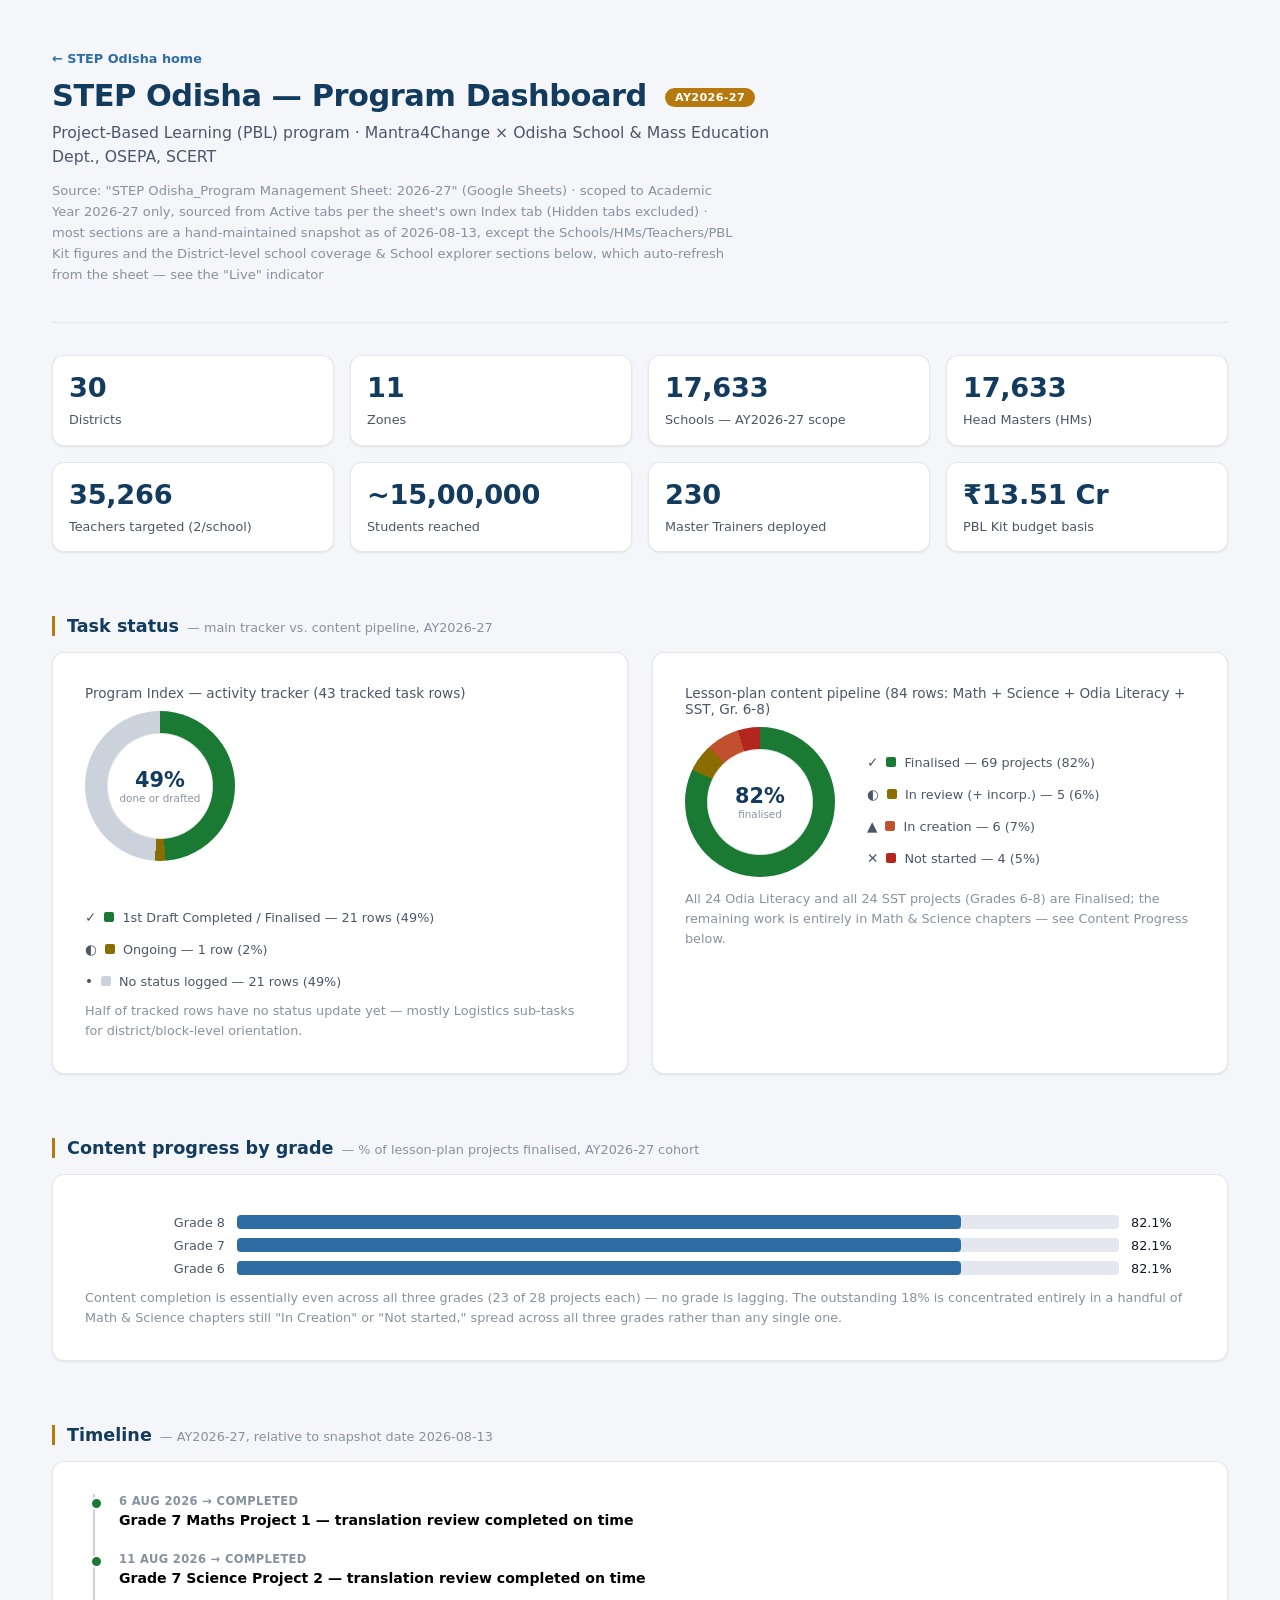
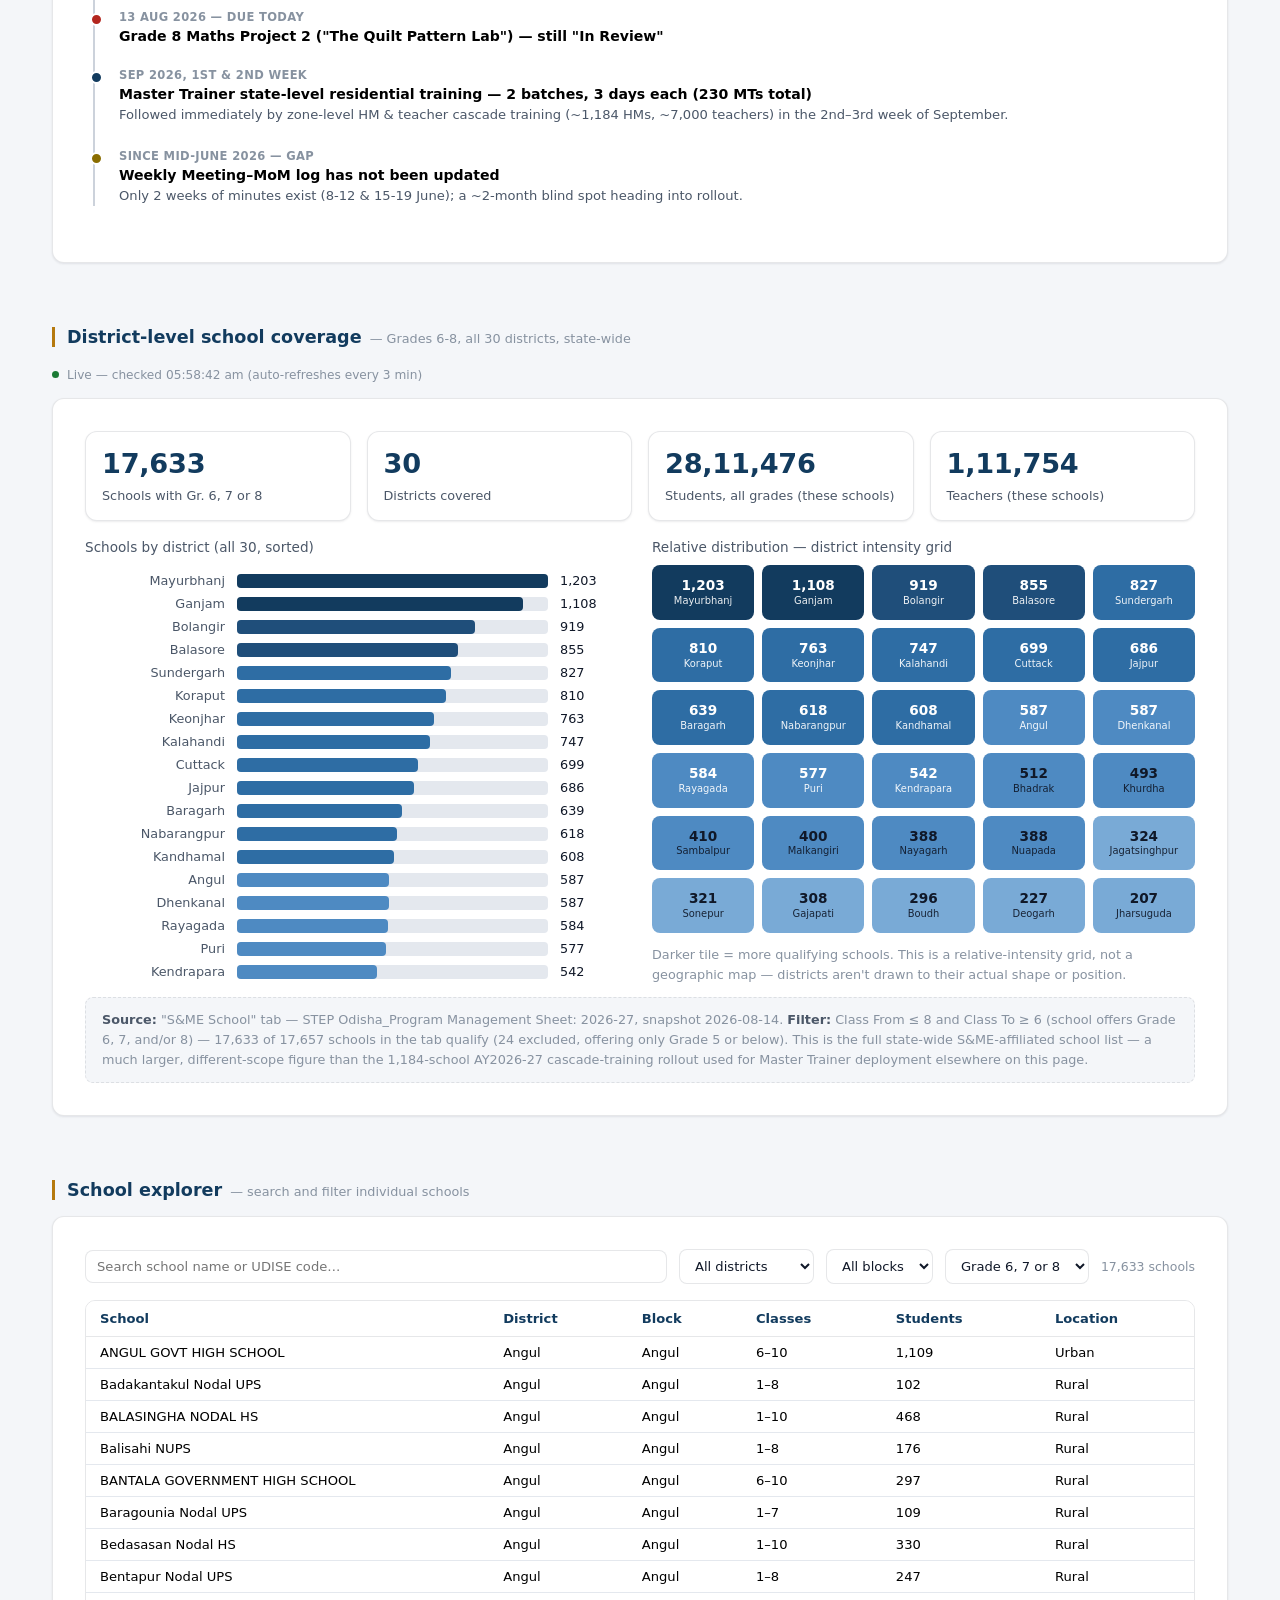
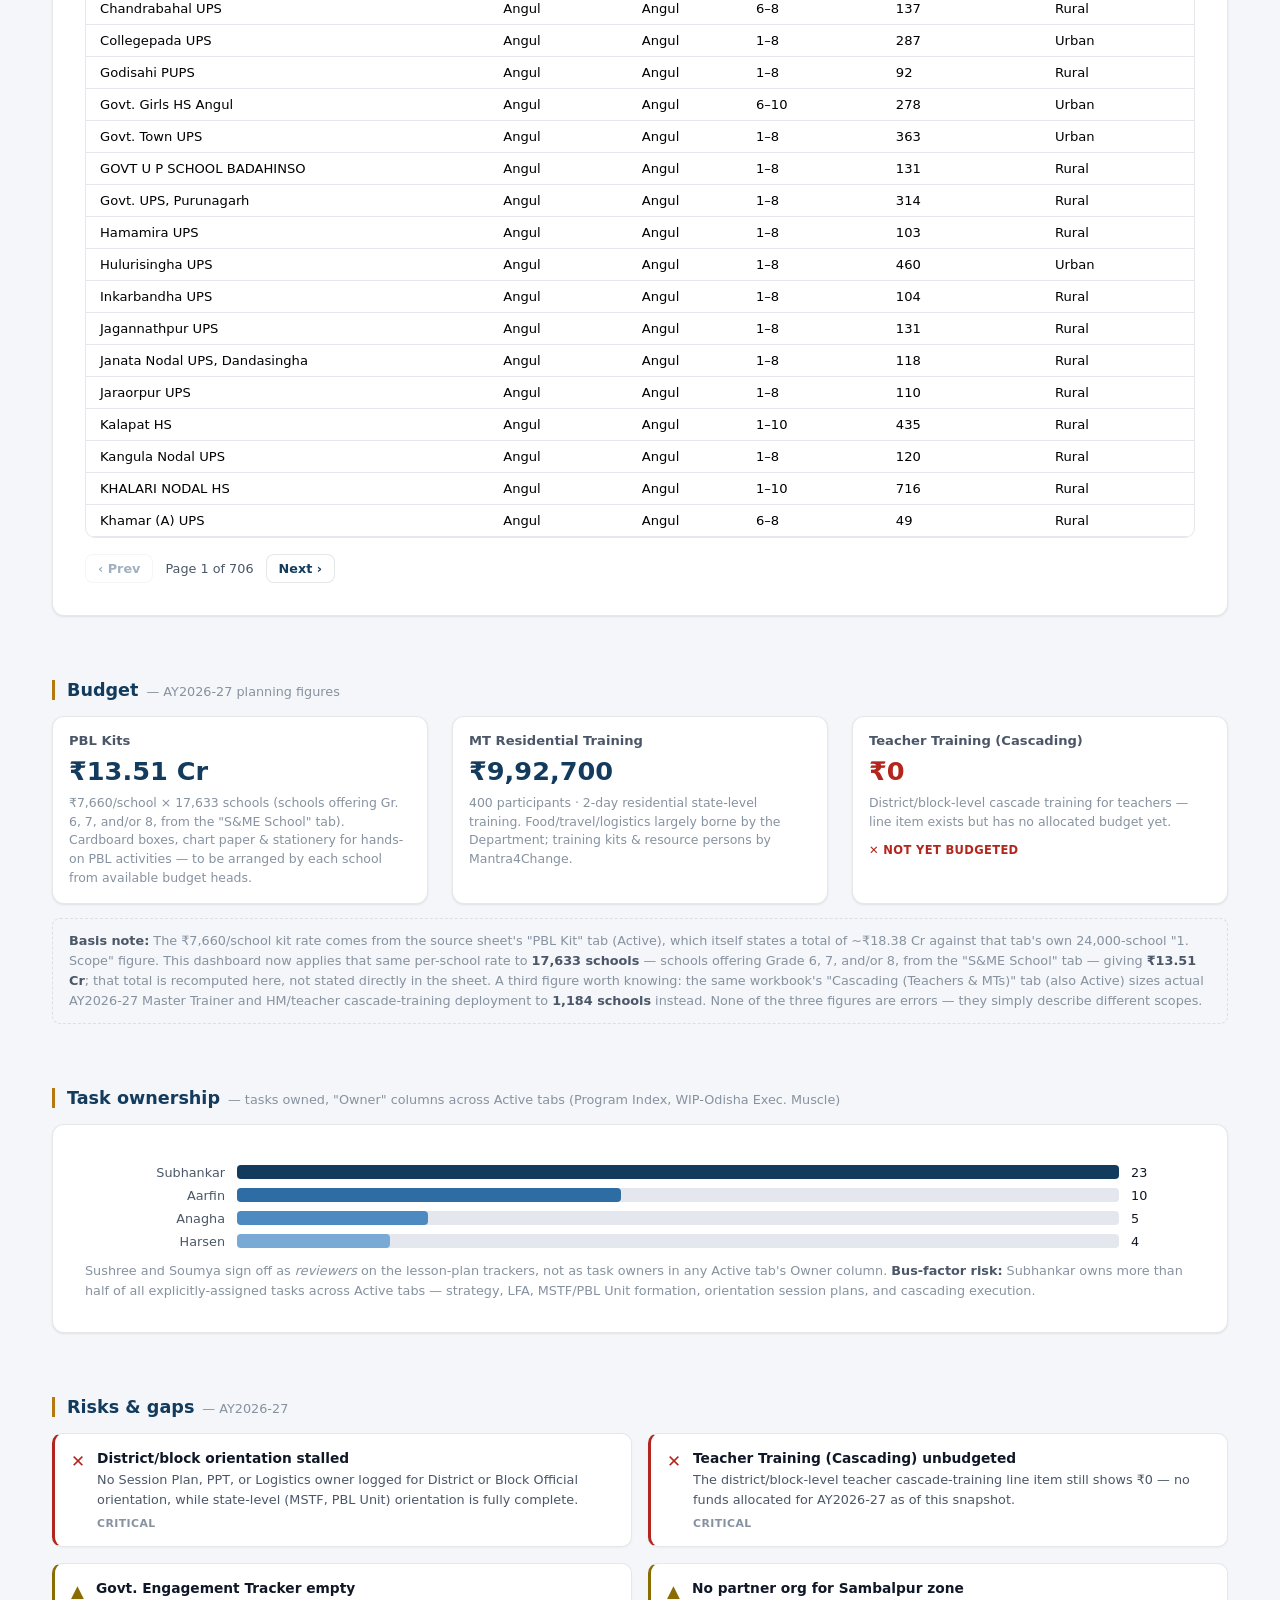
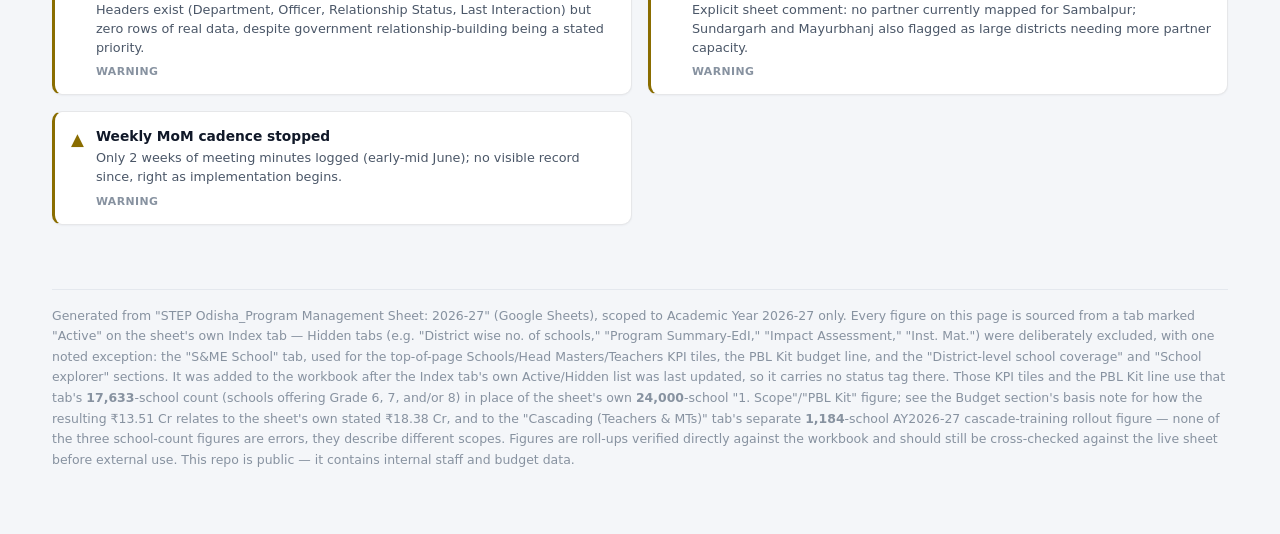
==== dashboard.html @ db96c709 "Add landing page with hero section, program stats, and Mantra4Change branding Restructures the site " ====
<!DOCTYPE html>
<html lang="en">
<head>
<meta charset="UTF-8">
<meta name="viewport" content="width=device-width, initial-scale=1.0">
<title>STEP Odisha — AY2026-27 Program Dashboard</title>
<style>
  .viz-root {
    color-scheme: light;
    --surface-1:      #ffffff;
    --page-plane:      #f4f6f9;
    --text-primary:   #101828;
    --text-secondary: #4b5768;
    --text-muted:     #8792a0;
    --gridline:       #e4e8ee;
    --baseline:       #ccd2db;
    --border:         rgba(16,24,40,0.10);
    --success-text:   #146029;

    /* Brand — Navy (primary) & Amber (accent). Kept to two decorative
       hues; status colors below are a separate, reserved semantic set. */
    --primary:      #123b5e;
    --primary-tint: #2e6da4;
    --primary-soft: #e8eef4;
    --accent:       #b5790e;

    --status-good:     #1a7a34;
    --status-warning:  #8a6d00;
    --status-serious:  #c1502e;
    --status-critical: #b3261e;
    --status-neutral:  #ccd2db;

    /* Sequential ramp — single hue (navy), for magnitude only (district
       intensity grid, bar-chart fills). 6 steps, not 8: closer steps
       read as noise rather than signal at this ramp's length. */
    --seq-200: #9fc2e3;
    --seq-300: #79aad6;
    --seq-400: #4e8ac2;
    --seq-450: #2e6da4;
    --seq-500: #1f4e7a;
    --seq-600: #123b5e;
  }
  @media (prefers-color-scheme: dark) {
    :root:where(:not([data-theme="light"])) .viz-root {
      color-scheme: dark;
      --surface-1:      #161b22;
      --page-plane:      #0d1117;
      --text-primary:   #f0f3f7;
      --text-secondary: #b6c0cc;
      --text-muted:     #7c8798;
      --gridline:       #2a323d;
      --baseline:       #3a4453;
      --border:         rgba(255,255,255,0.12);
      --success-text:   #4ade80;

      --primary:      #6ea6da;
      --primary-tint: #9fc2e3;
      --primary-soft: #1b2836;
      --accent:       #e0ac4c;

      --status-good:     #4ade80;
      --status-warning:  #eab308;
      --status-serious:  #f0876a;
      --status-critical: #f26363;
      --status-neutral:  #3a4453;

      --seq-200: #123b5e;
      --seq-300: #1f4e7a;
      --seq-400: #2e6da4;
      --seq-450: #4e8ac2;
      --seq-500: #79aad6;
      --seq-600: #9fc2e3;
    }
  }
  :root[data-theme="dark"] .viz-root {
    color-scheme: dark;
    --surface-1:      #161b22;
    --page-plane:      #0d1117;
    --text-primary:   #f0f3f7;
    --text-secondary: #b6c0cc;
    --text-muted:     #7c8798;
    --gridline:       #2a323d;
    --baseline:       #3a4453;
    --border:         rgba(255,255,255,0.12);
    --success-text:   #4ade80;

    --primary:      #6ea6da;
    --primary-tint: #9fc2e3;
    --primary-soft: #1b2836;
    --accent:       #e0ac4c;

    --status-good:     #4ade80;
    --status-warning:  #eab308;
    --status-serious:  #f0876a;
    --status-critical: #f26363;
    --status-neutral:  #3a4453;

    --seq-200: #123b5e;
    --seq-300: #1f4e7a;
    --seq-400: #2e6da4;
    --seq-450: #4e8ac2;
    --seq-500: #79aad6;
    --seq-600: #9fc2e3;
  }

  * { box-sizing: border-box; }
  html, body {
    margin: 0;
    padding: 0;
    background: var(--page-plane);
    font-family: -apple-system, "Segoe UI", system-ui, sans-serif;
    color: var(--text-primary);
    -webkit-font-smoothing: antialiased;
  }
  .viz-root { background: var(--page-plane); min-height: 100vh; }

  /* Layout rhythm — one spacing scale, reused everywhere instead of ad hoc px. */
  :root { --sp-1: 4px; --sp-2: 8px; --sp-3: 12px; --sp-4: 16px; --sp-5: 24px; --sp-6: 32px; --sp-7: 48px; --sp-8: 64px; }

  .wrap { max-width: 1240px; margin: 0 auto; padding: var(--sp-6) var(--sp-4) var(--sp-8); }
  @media (min-width: 768px)  { .wrap { padding: var(--sp-7) var(--sp-5) var(--sp-8); } }
  @media (min-width: 1280px) { .wrap { padding: var(--sp-7) var(--sp-6) var(--sp-8); } }

  header.top { margin-bottom: var(--sp-6); padding-bottom: var(--sp-5); border-bottom: 1px solid var(--gridline); }
  .home-link {
    display: inline-block; font-size: 0.8rem; font-weight: 600; color: var(--primary-tint);
    text-decoration: none; margin-bottom: var(--sp-3);
  }
  .home-link:hover { text-decoration: underline; }
  header.top h1 {
    font-size: clamp(1.4rem, 1.1rem + 1.2vw, 1.9rem);
    font-weight: 700; margin: 0 0 var(--sp-2); letter-spacing: -0.015em; color: var(--primary);
  }
  header.top p.sub { color: var(--text-secondary); margin: 0; font-size: 0.98rem; line-height: 1.5; max-width: 72ch; }
  header.top .asof { color: var(--text-muted); font-size: 0.82rem; margin-top: var(--sp-3); line-height: 1.6; max-width: 82ch; }
  .badge {
    display: inline-block; background: var(--accent); color: #fff; font-size: 0.7rem; font-weight: 700;
    padding: 3px 10px; border-radius: 999px; margin-left: var(--sp-2); vertical-align: middle; letter-spacing: 0.03em;
  }

  section { margin-bottom: var(--sp-7); }
  @media (min-width: 768px) { section { margin-bottom: var(--sp-8); } }
  h2.sec-title {
    font-size: 1.1rem;
    font-weight: 700;
    margin: 0 0 var(--sp-4);
    padding-left: var(--sp-3);
    border-left: 3px solid var(--accent);
    color: var(--primary);
    display: flex; align-items: baseline; gap: var(--sp-2); flex-wrap: wrap;
  }
  h2.sec-title .hint { font-size: 0.8rem; color: var(--text-muted); font-weight: 400; }

  .card {
    background: var(--surface-1);
    border: 1px solid var(--border);
    border-radius: 12px;
    padding: var(--sp-5);
    box-shadow: 0 1px 2px rgba(16,24,40,0.04), 0 1px 3px rgba(16,24,40,0.05);
  }
  @media (min-width: 768px) { .card { padding: var(--sp-6); } }

  /* Stat tiles (KPI cards) */
  .tiles { display: grid; grid-template-columns: repeat(2, 1fr); gap: var(--sp-3); }
  @media (min-width: 560px)  { .tiles { grid-template-columns: repeat(3, 1fr); gap: var(--sp-4); } }
  @media (min-width: 1024px) { .tiles { grid-template-columns: repeat(4, 1fr); } }
  .tile {
    background: var(--surface-1); border: 1px solid var(--border); border-radius: 12px;
    padding: var(--sp-4) var(--sp-4); position: relative; overflow: hidden;
    box-shadow: 0 1px 2px rgba(16,24,40,0.04), 0 1px 3px rgba(16,24,40,0.05);
    transition: transform 0.18s ease, box-shadow 0.18s ease;
  }
  .tile::before {
    content: ""; position: absolute; top: 0; left: 0; right: 0; height: 3px;
    background: var(--accent); transform: scaleX(0); transform-origin: left; transition: transform 0.25s ease;
  }
  .tile:hover { transform: translateY(-2px); box-shadow: 0 4px 12px rgba(16,24,40,0.08), 0 1px 3px rgba(16,24,40,0.06); }
  .tile:hover::before { transform: scaleX(1); }
  /* Scaled per breakpoint, not fluid vw: long Indian-format figures (e.g.
     "28,11,476") have no break opportunity, so a size that doesn't fit the
     column width at a given breakpoint overflows the card rather than wrapping. */
  .tile .val { font-size: 1.15rem; font-weight: 700; line-height: 1.15; color: var(--primary); font-variant-numeric: tabular-nums; letter-spacing: -0.01em; overflow-wrap: anywhere; }
  @media (min-width: 480px)  { .tile .val { font-size: 1.35rem; } }
  @media (min-width: 768px)  { .tile .val { font-size: 1.55rem; } }
  @media (min-width: 1024px) { .tile .val { font-size: 1.7rem; } }
  .tile .lbl { color: var(--text-secondary); font-size: 0.8rem; margin-top: var(--sp-2); line-height: 1.35; }
  .tile .flag { color: var(--status-critical); font-size: 0.72rem; margin-top: var(--sp-1); font-weight: 600; }

  @media (prefers-reduced-motion: no-preference) {
    .tile { opacity: 0; animation: tileIn 0.5s ease forwards; }
    .tile:nth-child(1) { animation-delay: 0ms; }
    .tile:nth-child(2) { animation-delay: 55ms; }
    .tile:nth-child(3) { animation-delay: 110ms; }
    .tile:nth-child(4) { animation-delay: 165ms; }
    .tile:nth-child(5) { animation-delay: 220ms; }
    .tile:nth-child(6) { animation-delay: 275ms; }
    .tile:nth-child(7) { animation-delay: 330ms; }
    .tile:nth-child(8) { animation-delay: 385ms; }
  }
  @keyframes tileIn { from { opacity: 0; transform: translateY(8px); } to { opacity: 1; transform: translateY(0); } }

  /* two/three-col grids for chart cards */
  .grid2 { display: grid; grid-template-columns: 1fr; gap: var(--sp-4); }
  @media (min-width: 768px) { .grid2 { grid-template-columns: 1fr 1fr; gap: var(--sp-5); } }
  .grid3 { display: grid; grid-template-columns: 1fr; gap: var(--sp-4); }
  @media (min-width: 768px)  { .grid3 { grid-template-columns: repeat(2, 1fr); gap: var(--sp-5); } }
  @media (min-width: 1280px) { .grid3 { grid-template-columns: repeat(3, 1fr); } }

  /* Bar chart (css-based, horizontal) */
  .barchart .row { display: grid; grid-template-columns: 96px 1fr 56px; align-items: center; gap: var(--sp-2); margin: var(--sp-2) 0; }
  @media (min-width: 480px) { .barchart .row { grid-template-columns: 140px 1fr 64px; gap: var(--sp-3); } }
  .barchart .row .name { font-size: 0.8rem; color: var(--text-secondary); text-align: right; white-space: nowrap; overflow: hidden; text-overflow: ellipsis; }
  .barchart .row .track { background: var(--gridline); border-radius: 4px; height: 14px; position: relative; }
  .barchart .row .fill { height: 14px; border-radius: 4px; position: relative; transition: filter 0.15s ease, transform 0.15s ease; }
  .barchart .row .fill:hover { filter: brightness(1.1); }
  .barchart .row .value { font-size: 0.8rem; color: var(--text-primary); font-variant-numeric: tabular-nums; }
  .barchart .row .fill[title] { cursor: default; }

  /* legend */
  .legend { display: flex; flex-wrap: wrap; gap: var(--sp-4); margin-top: var(--sp-4); font-size: 0.8rem; color: var(--text-secondary); }
  .legend .item { display: flex; align-items: center; gap: var(--sp-2); }
  .legend .swatch { width: 10px; height: 10px; border-radius: 2px; flex: none; }
  .legend .icon { font-size: 0.85rem; }

  /* donut via conic-gradient, with a hover tooltip driven by scripts/donut segment data */
  .donut-wrap { display: flex; align-items: center; gap: var(--sp-6); flex-wrap: wrap; }
  .donut { width: 150px; height: 150px; border-radius: 50%; flex: none; position: relative; cursor: pointer; transition: transform 0.2s ease, filter 0.2s ease; }
  .donut:hover { transform: scale(1.035); filter: brightness(1.04); }
  .donut .hole {
    position: absolute; inset: 22px; border-radius: 50%; background: var(--surface-1);
    display: flex; flex-direction: column; align-items: center; justify-content: center;
    box-shadow: inset 0 0 0 1px var(--border);
  }
  .donut .hole .n { font-size: 1.3rem; font-weight: 700; font-variant-numeric: tabular-nums; color: var(--primary); }
  .donut .hole .t { font-size: 0.65rem; color: var(--text-muted); text-align: center; }
  .donut-tip {
    position: fixed; pointer-events: none; z-index: 50; background: var(--primary); color: #fff;
    font-size: 0.76rem; line-height: 1.4; padding: 6px 10px; border-radius: 8px; max-width: 240px;
    box-shadow: 0 4px 14px rgba(16,24,40,0.22); opacity: 0; transform: translateY(2px);
    transition: opacity 0.12s ease, transform 0.12s ease;
  }
  .donut-tip.show { opacity: 1; transform: translateY(0); }
  .donut-tip b { font-variant-numeric: tabular-nums; }

  .note { font-size: 0.8rem; color: var(--text-muted); margin-top: var(--sp-3); line-height: 1.55; }
  .note b { color: var(--text-secondary); }
  .note.callout { background: var(--page-plane); border: 1px dashed var(--border); border-radius: 8px; padding: var(--sp-3) var(--sp-4); }

  /* budget cards */
  .budget-card {
    background: var(--surface-1); border: 1px solid var(--border); border-radius: 12px; padding: var(--sp-4);
    box-shadow: 0 1px 2px rgba(16,24,40,0.04), 0 1px 3px rgba(16,24,40,0.05);
  }
  .budget-card .t { font-size: 0.82rem; color: var(--text-secondary); margin-bottom: var(--sp-2); font-weight: 600; }
  .budget-card .v { font-size: 1.6rem; font-weight: 700; font-variant-numeric: tabular-nums; color: var(--primary); }
  .budget-card .v.critical { color: var(--status-critical); }
  .budget-card .d { font-size: 0.78rem; color: var(--text-muted); margin-top: var(--sp-2); line-height: 1.5; }
  .budget-card .flagrow { display:flex; align-items:center; gap: var(--sp-2); margin-top: var(--sp-3); font-size: 0.72rem; color: var(--status-critical); font-weight: 700; text-transform: uppercase; letter-spacing: 0.03em; }

  .live-status {
    display: inline-flex; align-items: center; gap: var(--sp-2); font-size: 0.76rem; color: var(--text-muted);
    margin: 0 0 var(--sp-4);
  }
  .live-status .dot { width: 7px; height: 7px; border-radius: 50%; background: var(--status-neutral); flex: none; }
  .live-status.live .dot { background: var(--status-good); }
  .live-status.stale .dot { background: var(--status-warning); }
  .live-status.error .dot { background: var(--status-critical); }

  /* district heat grid (relative-intensity view, not a geographic map) */
  .heatgrid { display: grid; grid-template-columns: repeat(auto-fill, minmax(88px, 1fr)); gap: var(--sp-2); }
  .heatgrid .cell { border-radius: 8px; padding: var(--sp-3) var(--sp-2); text-align: center; line-height: 1.3; transition: transform 0.15s ease; }
  .heatgrid .cell:hover { transform: translateY(-1px) scale(1.03); }
  .heatgrid .cell .n { font-weight: 700; font-size: 0.85rem; font-variant-numeric: tabular-nums; }
  .heatgrid .cell .t { font-size: 0.62rem; opacity: 0.92; white-space: nowrap; overflow: hidden; text-overflow: ellipsis; }

  /* school explorer: filters, table, pager */
  .filters-row { display: flex; flex-wrap: wrap; gap: var(--sp-3); margin-bottom: var(--sp-4); align-items: center; }
  .filters-row input[type="search"], .filters-row select {
    background: var(--surface-1); border: 1px solid var(--border); border-radius: 8px;
    padding: 8px 11px; font-size: 0.82rem; color: var(--text-primary); font-family: inherit;
  }
  .filters-row input[type="search"]:focus, .filters-row select:focus {
    outline: none; border-color: var(--primary-tint); box-shadow: 0 0 0 3px var(--primary-soft);
  }
  .filters-row input[type="search"] { flex: 1 1 220px; min-width: 160px; }
  .filters-count { font-size: 0.78rem; color: var(--text-muted); margin-left: auto; white-space: nowrap; }

  .table-wrap { overflow-x: auto; border: 1px solid var(--border); border-radius: 10px; }
  table.dc-table { width: 100%; border-collapse: collapse; font-size: 0.82rem; min-width: 640px; }
  table.dc-table th {
    text-align: left; padding: 10px 14px; border-bottom: 1px solid var(--border);
    color: var(--primary); font-weight: 700; white-space: nowrap; position: sticky; top: 0; background: var(--surface-1);
  }
  table.dc-table td {
    padding: 8px 14px; border-bottom: 1px solid var(--gridline);
    white-space: nowrap; overflow: hidden; text-overflow: ellipsis; max-width: 240px;
  }
  table.dc-table tbody tr:hover { background: var(--primary-soft); }

  .pager { display: flex; align-items: center; gap: var(--sp-3); margin-top: var(--sp-4); font-size: 0.8rem; color: var(--text-secondary); }
  .pager button {
    background: var(--surface-1); border: 1px solid var(--border); border-radius: 8px;
    padding: 6px 12px; cursor: pointer; color: var(--primary); font-weight: 600; font-size: 0.8rem; font-family: inherit;
    transition: background 0.15s ease, border-color 0.15s ease;
  }
  .pager button:disabled { opacity: 0.4; cursor: default; }
  .pager button:hover:not(:disabled) { background: var(--primary-soft); border-color: var(--primary-tint); }

  /* risk cards */
  .risks { display: grid; grid-template-columns: 1fr; gap: var(--sp-3); }
  @media (min-width: 768px) { .risks { grid-template-columns: repeat(2, 1fr); gap: var(--sp-4); } }
  .risk {
    background: var(--surface-1); border: 1px solid var(--border); border-left: 3px solid var(--status-neutral);
    border-radius: 10px; padding: var(--sp-4); display: flex; gap: var(--sp-3);
    box-shadow: 0 1px 2px rgba(16,24,40,0.04);
  }
  .risk:has(.ic.critical) { border-left-color: var(--status-critical); }
  .risk:has(.ic.warning)  { border-left-color: var(--status-warning); }
  .risk .ic { flex: none; font-size: 1.05rem; line-height: 1.4; }
  .risk .ic.critical { color: var(--status-critical); }
  .risk .ic.warning { color: var(--status-warning); }
  .risk .body .t { font-size: 0.86rem; font-weight: 700; margin-bottom: var(--sp-1); color: var(--text-primary); }
  .risk .body .d { font-size: 0.8rem; color: var(--text-secondary); line-height: 1.5; }
  .risk .body .lvl { font-size: 0.68rem; color: var(--text-muted); text-transform: uppercase; letter-spacing: 0.04em; margin-top: var(--sp-2); font-weight: 600; }

  /* timeline */
  .tl { border-left: 2px solid var(--baseline); margin-left: var(--sp-2); padding-left: var(--sp-5); }
  .tl .ev { position: relative; margin-bottom: var(--sp-5); }
  .tl .ev::before { content: ""; position: absolute; left: -29px; top: 3px; width: 9px; height: 9px; border-radius: 50%; background: var(--primary); border: 2px solid var(--surface-1); }
  .tl .ev.due::before { background: var(--status-critical); }
  .tl .ev.done::before { background: var(--status-good); }
  .tl .ev.gap::before { background: var(--status-warning); }
  .tl .ev .d { font-size: 0.72rem; color: var(--text-muted); text-transform: uppercase; letter-spacing: 0.03em; font-weight: 600; }
  .tl .ev .t { font-size: 0.88rem; font-weight: 700; margin: var(--sp-1) 0 3px; }
  .tl .ev .x { font-size: 0.82rem; color: var(--text-secondary); line-height: 1.55; }

  footer.pagefoot { margin-top: var(--sp-7); padding-top: var(--sp-4); border-top: 1px solid var(--gridline); color: var(--text-muted); font-size: 0.78rem; line-height: 1.65; }
</style>
</head>
<body>
<div class="viz-root">
<div class="wrap">

  <header class="top">
    <a class="home-link" href="index.html">&larr; STEP Odisha home</a>
    <h1>STEP Odisha — Program Dashboard <span class="badge">AY2026-27</span></h1>
    <p class="sub">Project-Based Learning (PBL) program · Mantra4Change × Odisha School &amp; Mass Education Dept., OSEPA, SCERT</p>
    <p class="asof">Source: "STEP Odisha_Program Management Sheet: 2026-27" (Google Sheets) · scoped to Academic Year 2026-27 only, sourced from Active tabs per the sheet's own Index tab (Hidden tabs excluded) · most sections are a hand-maintained snapshot as of 2026-08-13, except the Schools/HMs/Teachers/PBL Kit figures and the District-level school coverage &amp; School explorer sections below, which auto-refresh from the sheet — see the "Live" indicator</p>
  </header>

  <section>
    <div class="tiles">
      <div class="tile"><div class="val">30</div><div class="lbl">Districts</div></div>
      <div class="tile"><div class="val">11</div><div class="lbl">Zones</div></div>
      <div class="tile"><div class="val" id="top-schools">17,633</div><div class="lbl">Schools — AY2026-27 scope</div></div>
      <div class="tile"><div class="val" id="top-hms">17,633</div><div class="lbl">Head Masters (HMs)</div></div>
      <div class="tile"><div class="val" id="top-teachers">35,266</div><div class="lbl">Teachers targeted (2/school)</div></div>
      <div class="tile"><div class="val">~15,00,000</div><div class="lbl">Students reached</div></div>
      <div class="tile"><div class="val">230</div><div class="lbl">Master Trainers deployed</div></div>
      <div class="tile"><div class="val" id="top-pblkit">₹13.51 Cr</div><div class="lbl">PBL Kit budget basis</div></div>
    </div>
  </section>

  <section>
    <h2 class="sec-title">Task status <span class="hint">— main tracker vs. content pipeline, AY2026-27</span></h2>
    <div class="grid2">

      <div class="card">
        <div style="font-size:0.85rem;color:var(--text-secondary);margin-bottom:10px;">Program Index — activity tracker (43 tracked task rows)</div>
        <div class="donut-wrap">
          <div class="donut" tabindex="0" style="background: conic-gradient(var(--status-good) 0% 48.8%, var(--status-warning) 48.8% 51.1%, var(--status-neutral) 51.1% 100%);"
            data-segments='[{"from":0,"to":48.8,"color":"var(--status-good)","label":"1st Draft Completed / Finalised","value":"21 rows (49%)"},{"from":48.8,"to":51.1,"color":"var(--status-warning)","label":"Ongoing","value":"1 row (2%)"},{"from":51.1,"to":100,"color":"var(--status-neutral)","label":"No status logged","value":"21 rows (49%)"}]'>
            <div class="hole"><div class="n">49%</div><div class="t">done or drafted</div></div>
          </div>
          <div class="legend" style="flex-direction:column;align-items:flex-start;">
            <div class="item"><span class="icon">✓</span><span class="swatch" style="background:var(--status-good)"></span>1st Draft Completed / Finalised — 21 rows (49%)</div>
            <div class="item"><span class="icon">◐</span><span class="swatch" style="background:var(--status-warning)"></span>Ongoing — 1 row (2%)</div>
            <div class="item"><span class="icon">•</span><span class="swatch" style="background:var(--status-neutral)"></span>No status logged — 21 rows (49%)</div>
          </div>
        </div>
        <div class="note">Half of tracked rows have no status update yet — mostly Logistics sub-tasks for district/block-level orientation.</div>
      </div>

      <div class="card">
        <div style="font-size:0.85rem;color:var(--text-secondary);margin-bottom:10px;">Lesson-plan content pipeline (84 rows: Math + Science + Odia Literacy + SST, Gr. 6-8)</div>
        <div class="donut-wrap">
          <div class="donut" tabindex="0" style="background: conic-gradient(var(--status-good) 0% 82.1%, var(--status-warning) 82.1% 88.1%, var(--status-serious) 88.1% 95.2%, var(--status-critical) 95.2% 100%);"
            data-segments='[{"from":0,"to":82.1,"color":"var(--status-good)","label":"Finalised","value":"69 projects (82%)"},{"from":82.1,"to":88.1,"color":"var(--status-warning)","label":"In review (+ incorp.)","value":"5 (6%)"},{"from":88.1,"to":95.2,"color":"var(--status-serious)","label":"In creation","value":"6 (7%)"},{"from":95.2,"to":100,"color":"var(--status-critical)","label":"Not started","value":"4 (5%)"}]'>
            <div class="hole"><div class="n">82%</div><div class="t">finalised</div></div>
          </div>
          <div class="legend" style="flex-direction:column;align-items:flex-start;">
            <div class="item"><span class="icon">✓</span><span class="swatch" style="background:var(--status-good)"></span>Finalised — 69 projects (82%)</div>
            <div class="item"><span class="icon">◐</span><span class="swatch" style="background:var(--status-warning)"></span>In review (+ incorp.) — 5 (6%)</div>
            <div class="item"><span class="icon">▲</span><span class="swatch" style="background:var(--status-serious)"></span>In creation — 6 (7%)</div>
            <div class="item"><span class="icon">✕</span><span class="swatch" style="background:var(--status-critical)"></span>Not started — 4 (5%)</div>
          </div>
        </div>
        <div class="note">All 24 Odia Literacy and all 24 SST projects (Grades 6-8) are Finalised; the remaining work is entirely in Math &amp; Science chapters — see Content Progress below.</div>
      </div>

    </div>
  </section>

  <section>
    <h2 class="sec-title">Content progress by grade <span class="hint">— % of lesson-plan projects finalised, AY2026-27 cohort</span></h2>
    <div class="card barchart">
      <div class="row">
        <div class="name">Grade 8</div>
        <div class="track"><div class="fill" style="width:82.1%;background:var(--seq-450)" title="Grade 8 — 23 of 28 projects finalised (82.1%)"></div></div>
        <div class="value">82.1%</div>
      </div>
      <div class="row">
        <div class="name">Grade 7</div>
        <div class="track"><div class="fill" style="width:82.1%;background:var(--seq-450)" title="Grade 7 — 23 of 28 projects finalised (82.1%)"></div></div>
        <div class="value">82.1%</div>
      </div>
      <div class="row">
        <div class="name">Grade 6</div>
        <div class="track"><div class="fill" style="width:82.1%;background:var(--seq-450)" title="Grade 6 — 23 of 28 projects finalised (82.1%)"></div></div>
        <div class="value">82.1%</div>
      </div>
      <div class="note">Content completion is essentially even across all three grades (23 of 28 projects each) — no grade is lagging. The outstanding 18% is concentrated entirely in a handful of Math &amp; Science chapters still "In Creation" or "Not started," spread across all three grades rather than any single one.</div>
    </div>
  </section>

  <section>
    <h2 class="sec-title">Timeline <span class="hint">— AY2026-27, relative to snapshot date 2026-08-13</span></h2>
    <div class="card">
      <div class="tl">
        <div class="ev done">
          <div class="d">6 Aug 2026 → Completed</div>
          <div class="t">Grade 7 Maths Project 1 — translation review completed on time</div>
        </div>
        <div class="ev done">
          <div class="d">11 Aug 2026 → Completed</div>
          <div class="t">Grade 7 Science Project 2 — translation review completed on time</div>
        </div>
        <div class="ev due">
          <div class="d">13 Aug 2026 — due today</div>
          <div class="t">Grade 8 Maths Project 2 ("The Quilt Pattern Lab") — still "In Review"</div>
        </div>
        <div class="ev">
          <div class="d">Sep 2026, 1st &amp; 2nd week</div>
          <div class="t">Master Trainer state-level residential training — 2 batches, 3 days each (230 MTs total)</div>
          <div class="x">Followed immediately by zone-level HM &amp; teacher cascade training (~1,184 HMs, ~7,000 teachers) in the 2nd–3rd week of September.</div>
        </div>
        <div class="ev gap">
          <div class="d">Since mid-June 2026 — gap</div>
          <div class="t">Weekly Meeting–MoM log has not been updated</div>
          <div class="x">Only 2 weeks of minutes exist (8-12 &amp; 15-19 June); a ~2-month blind spot heading into rollout.</div>
        </div>
      </div>
    </div>
  </section>

  <section id="district-level-school-coverage">
    <h2 class="sec-title">District-level school coverage <span class="hint">— Grades 6-8, all 30 districts, state-wide</span></h2>
    <div class="live-status" id="live-status">Loading live data…</div>
    <div class="card">
      <div class="tiles" style="margin-bottom:18px;">
        <div class="tile"><div class="val" id="dc-total-schools">–</div><div class="lbl">Schools with Gr. 6, 7 or 8</div></div>
        <div class="tile"><div class="val" id="dc-districts">–</div><div class="lbl">Districts covered</div></div>
        <div class="tile"><div class="val" id="dc-students">–</div><div class="lbl">Students, all grades (these schools)</div></div>
        <div class="tile"><div class="val" id="dc-teachers">–</div><div class="lbl">Teachers (these schools)</div></div>
      </div>
      <div class="grid2">
        <div>
          <div style="font-size:0.85rem;color:var(--text-secondary);margin-bottom:10px;">Schools by district (all 30, sorted)</div>
          <div class="barchart" id="dc-barlist" style="max-height:420px;overflow-y:auto;padding-right:4px;">
            <div class="note">Loading district data…</div>
          </div>
        </div>
        <div>
          <div style="font-size:0.85rem;color:var(--text-secondary);margin-bottom:10px;">Relative distribution — district intensity grid</div>
          <div class="heatgrid" id="dc-heatgrid"></div>
          <div class="note">Darker tile = more qualifying schools. This is a relative-intensity grid, not a geographic map — districts aren't drawn to their actual shape or position.</div>
        </div>
      </div>
      <div class="note callout" id="dc-source-note">Loading source details…</div>
    </div>
  </section>

  <section>
    <h2 class="sec-title">School explorer <span class="hint">— search and filter individual schools</span></h2>
    <div class="card">
      <div class="filters-row">
        <input type="search" id="dc-search" placeholder="Search school name or UDISE code…" aria-label="Search schools">
        <select id="dc-district-filter" aria-label="Filter by district"><option value="">All districts</option></select>
        <select id="dc-block-filter" aria-label="Filter by block"><option value="">All blocks</option></select>
        <select id="dc-grade-filter" aria-label="Filter by grade">
          <option value="">Grade 6, 7 or 8</option>
          <option value="6">Grade 6</option>
          <option value="7">Grade 7</option>
          <option value="8">Grade 8</option>
        </select>
        <span class="filters-count" id="dc-result-count"></span>
      </div>
      <div class="table-wrap">
        <table class="dc-table" id="dc-table">
          <thead><tr><th>School</th><th>District</th><th>Block</th><th>Classes</th><th>Students</th><th>Location</th></tr></thead>
          <tbody id="dc-table-body"><tr><td colspan="6" style="text-align:center;color:var(--text-muted);padding:20px;">Loading schools…</td></tr></tbody>
        </table>
      </div>
      <div class="pager" id="dc-pager"></div>
    </div>
  </section>

  <section>
    <h2 class="sec-title">Budget <span class="hint">— AY2026-27 planning figures</span></h2>
    <div class="grid3">
      <div class="budget-card">
        <div class="t">PBL Kits</div>
        <div class="v" id="budget-pblkit">₹13.51 Cr</div>
        <div class="d">₹7,660/school × 17,633 schools (schools offering Gr. 6, 7, and/or 8, from the "S&amp;ME School" tab). Cardboard boxes, chart paper &amp; stationery for hands-on PBL activities — to be arranged by each school from available budget heads.</div>
      </div>
      <div class="budget-card">
        <div class="t">MT Residential Training</div>
        <div class="v">₹9,92,700</div>
        <div class="d">400 participants · 2-day residential state-level training. Food/travel/logistics largely borne by the Department; training kits &amp; resource persons by Mantra4Change.</div>
      </div>
      <div class="budget-card">
        <div class="t">Teacher Training (Cascading)</div>
        <div class="v critical">₹0</div>
        <div class="d">District/block-level cascade training for teachers — line item exists but has no allocated budget yet.</div>
        <div class="flagrow">✕ Not yet budgeted</div>
      </div>
    </div>
    <div class="note callout" style="margin-top:14px;">
      <b>Basis note:</b> The ₹7,660/school kit rate comes from the source sheet's "PBL Kit" tab (Active), which itself states a total of ~₹18.38 Cr against that tab's own 24,000-school "1. Scope" figure. This dashboard now applies that same per-school rate to <b>17,633 schools</b> — schools offering Grade 6, 7, and/or 8, from the "S&amp;ME School" tab — giving <b>₹13.51 Cr</b>; that total is recomputed here, not stated directly in the sheet. A third figure worth knowing: the same workbook's "Cascading (Teachers &amp; MTs)" tab (also Active) sizes actual AY2026-27 Master Trainer and HM/teacher cascade-training deployment to <b>1,184 schools</b> instead. None of the three figures are errors — they simply describe different scopes.
    </div>
  </section>

  <section>
    <h2 class="sec-title">Task ownership <span class="hint">— tasks owned, "Owner" columns across Active tabs (Program Index, WIP-Odisha Exec. Muscle)</span></h2>
    <div class="card barchart">
      <div class="row"><div class="name">Subhankar</div><div class="track"><div class="fill" style="width:100%;background:var(--seq-600)" title="23 tasks owned"></div></div><div class="value">23</div></div>
      <div class="row"><div class="name">Aarfin</div><div class="track"><div class="fill" style="width:43.5%;background:var(--seq-450)" title="10 tasks owned"></div></div><div class="value">10</div></div>
      <div class="row"><div class="name">Anagha</div><div class="track"><div class="fill" style="width:21.7%;background:var(--seq-400)" title="5 tasks owned"></div></div><div class="value">5</div></div>
      <div class="row"><div class="name">Harsen</div><div class="track"><div class="fill" style="width:17.4%;background:var(--seq-300)" title="4 tasks owned"></div></div><div class="value">4</div></div>
      <div class="note">Sushree and Soumya sign off as <i>reviewers</i> on the lesson-plan trackers, not as task owners in any Active tab's Owner column. <b>Bus-factor risk:</b> Subhankar owns more than half of all explicitly-assigned tasks across Active tabs — strategy, LFA, MSTF/PBL Unit formation, orientation session plans, and cascading execution.</div>
    </div>
  </section>

  <section>
    <h2 class="sec-title">Risks &amp; gaps <span class="hint">— AY2026-27</span></h2>
    <div class="risks">
      <div class="risk"><div class="ic critical">✕</div><div class="body"><div class="t">District/block orientation stalled</div><div class="d">No Session Plan, PPT, or Logistics owner logged for District or Block Official orientation, while state-level (MSTF, PBL Unit) orientation is fully complete.</div><div class="lvl">Critical</div></div></div>
      <div class="risk"><div class="ic critical">✕</div><div class="body"><div class="t">Teacher Training (Cascading) unbudgeted</div><div class="d">The district/block-level teacher cascade-training line item still shows ₹0 — no funds allocated for AY2026-27 as of this snapshot.</div><div class="lvl">Critical</div></div></div>
      <div class="risk"><div class="ic warning">▲</div><div class="body"><div class="t">Govt. Engagement Tracker empty</div><div class="d">Headers exist (Department, Officer, Relationship Status, Last Interaction) but zero rows of real data, despite government relationship-building being a stated priority.</div><div class="lvl">Warning</div></div></div>
      <div class="risk"><div class="ic warning">▲</div><div class="body"><div class="t">No partner org for Sambalpur zone</div><div class="d">Explicit sheet comment: no partner currently mapped for Sambalpur; Sundargarh and Mayurbhanj also flagged as large districts needing more partner capacity.</div><div class="lvl">Warning</div></div></div>
      <div class="risk"><div class="ic warning">▲</div><div class="body"><div class="t">Weekly MoM cadence stopped</div><div class="d">Only 2 weeks of meeting minutes logged (early-mid June); no visible record since, right as implementation begins.</div><div class="lvl">Warning</div></div></div>
    </div>
  </section>

  <footer class="pagefoot">
    Generated from "STEP Odisha_Program Management Sheet: 2026-27" (Google Sheets), scoped to Academic Year 2026-27 only. Every figure on this page is sourced from a tab marked "Active" on the sheet's own Index tab — Hidden tabs (e.g. "District wise no. of schools," "Program Summary-EdI," "Impact Assessment," "Inst. Mat.") were deliberately excluded, with one noted exception: the "S&amp;ME School" tab, used for the top-of-page Schools/Head Masters/Teachers KPI tiles, the PBL Kit budget line, and the "District-level school coverage" and "School explorer" sections. It was added to the workbook after the Index tab's own Active/Hidden list was last updated, so it carries no status tag there. Those KPI tiles and the PBL Kit line use that tab's <b>17,633</b>-school count (schools offering Grade 6, 7, and/or 8) in place of the sheet's own <b>24,000</b>-school "1. Scope"/"PBL Kit" figure; see the Budget section's basis note for how the resulting ₹13.51 Cr relates to the sheet's own stated ₹18.38 Cr, and to the "Cascading (Teachers &amp; MTs)" tab's separate <b>1,184</b>-school AY2026-27 cascade-training rollout figure — none of the three school-count figures are errors, they describe different scopes. Figures are roll-ups verified directly against the workbook and should still be cross-checked against the live sheet before external use. This repo is public — it contains internal staff and budget data.
  </footer>

  <script>
  (function () {
    "use strict";
    var state = { data: null, filtered: [], page: 1, pageSize: 25 };
    var SEQ = ["--seq-200", "--seq-300", "--seq-400", "--seq-450", "--seq-500", "--seq-600"];

    function fmtNum(n) { return Number(n || 0).toLocaleString("en-IN"); }

    function escapeHtml(s) {
      return String(s).replace(/[&<>"']/g, function (c) {
        return { "&": "&amp;", "<": "&lt;", ">": "&gt;", '"': "&quot;", "'": "&#39;" }[c];
      });
    }

    function seqColor(norm) {
      var i = Math.max(0, Math.min(SEQ.length - 1, Math.round(norm * (SEQ.length - 1))));
      return "var(" + SEQ[i] + ")";
    }

    var reduceMotion = window.matchMedia("(prefers-reduced-motion: reduce)").matches;

    // Animates a KPI tile's number from its current displayed value to a new
    // one (or from 0 the first time), preserving any non-numeric prefix/suffix
    // (₹, ~, "Cr", …). Falls back to a plain swap for non-numeric text, for
    // reduced motion, or when the page is in a background/inactive tab —
    // requestAnimationFrame never fires there, so without this bypass a value
    // with no static fallback (e.g. the district-coverage tiles, which start
    // as "–") would stay stuck at its placeholder forever if the dashboard is
    // opened in a background tab and never brought to the front.
    function setNumberText(el, text) {
      if (!el) return;
      var m = String(text).match(/^([^\d]*)([\d][\d,]*(?:\.\d+)?)(.*)$/);
      if (!m || reduceMotion || document.hidden) { el.textContent = text; return; }
      var prefix = m[1], suffix = m[3];
      var target = parseFloat(m[2].replace(/,/g, ""));
      var decimals = (m[2].split(".")[1] || "").length;
      var prevMatch = String(el.textContent).match(/^[^\d]*([\d][\d,]*(?:\.\d+)?)/);
      var start = prevMatch ? parseFloat(prevMatch[1].replace(/,/g, "")) : 0;
      if (!isFinite(start)) start = 0;
      if (start === target) { el.textContent = text; return; }
      var duration = 700, t0 = null, done = false;
      function finish() { if (!done) { done = true; el.textContent = text; } }
      function tick(ts) {
        if (done) return;
        if (t0 === null) t0 = ts;
        var p = Math.min(1, (ts - t0) / duration);
        var eased = 1 - Math.pow(1 - p, 3);
        var val = start + (target - start) * eased;
        el.textContent = prefix + val.toLocaleString("en-IN", { minimumFractionDigits: decimals, maximumFractionDigits: decimals }) + suffix;
        if (p < 1) requestAnimationFrame(tick); else done = true;
      }
      requestAnimationFrame(tick);
      // Backstop: guarantees the final value lands within ~1s even if rAF
      // stalls mid-animation (e.g. the tab is backgrounded partway through).
      setTimeout(finish, duration + 150);
    }

    // Donut hover/focus tooltip — reads each donut's data-segments (kept in
    // sync with its conic-gradient stops) and shows the wedge under the
    // pointer; keyboard focus shows the first (largest) segment.
    function initDonutTooltips() {
      var tip = document.createElement("div");
      tip.className = "donut-tip";
      document.body.appendChild(tip);

      function segmentAt(segments, pct) {
        for (var i = 0; i < segments.length; i++) {
          if (pct >= segments[i].from && pct < segments[i].to) return segments[i];
        }
        return segments[segments.length - 1];
      }

      function showTip(donut, seg, x, y) {
        tip.innerHTML = '<span style="display:inline-block;width:8px;height:8px;border-radius:2px;background:' +
          seg.color + ';margin-right:6px;vertical-align:middle;"></span>' +
          escapeHtml(seg.label) + " — <b>" + escapeHtml(seg.value) + "</b>";
        tip.style.left = Math.round(x + 14) + "px";
        tip.style.top = Math.round(y + 14) + "px";
        tip.classList.add("show");
      }
      function hideTip() { tip.classList.remove("show"); }

      document.querySelectorAll(".donut[data-segments]").forEach(function (donut) {
        var segments;
        try { segments = JSON.parse(donut.getAttribute("data-segments")); } catch (e) { return; }

        donut.addEventListener("mousemove", function (evt) {
          var rect = donut.getBoundingClientRect();
          var cx = rect.left + rect.width / 2, cy = rect.top + rect.height / 2;
          var angle = Math.atan2(evt.clientY - cy, evt.clientX - cx) * 180 / Math.PI;
          var pct = ((angle + 90 + 360) % 360) / 360 * 100; // 0% at 12 o'clock, matches conic-gradient's default start
          showTip(donut, segmentAt(segments, pct), evt.clientX, evt.clientY);
        });
        donut.addEventListener("mouseleave", hideTip);
        donut.addEventListener("focus", function () {
          var rect = donut.getBoundingClientRect();
          showTip(donut, segments[0], rect.left + rect.width, rect.top);
        });
        donut.addEventListener("blur", hideTip);
      });
    }

    function districtCounts(data) {
      var counts = data.districts.map(function () { return { schools: 0, students: 0, teachers: 0 }; });
      data.rows.forEach(function (r) {
        var c = counts[r[0]];
        c.schools++; c.students += r[6]; c.teachers += r[7];
      });
      return data.districts
        .map(function (name, i) { return { name: name, schools: counts[i].schools, students: counts[i].students, teachers: counts[i].teachers }; })
        .sort(function (a, b) { return b.schools - a.schools; });
    }

    function renderKPIs(data) {
      var students = 0, teachers = 0;
      data.rows.forEach(function (r) { students += r[6]; teachers += r[7]; });
      setNumberText(document.getElementById("dc-total-schools"), fmtNum(data.meta.qualifying));
      setNumberText(document.getElementById("dc-districts"), String(data.districts.length));
      setNumberText(document.getElementById("dc-students"), fmtNum(students));
      setNumberText(document.getElementById("dc-teachers"), fmtNum(teachers));
    }

    // Top-of-page Schools/HMs/Teachers KPI tiles and the PBL Kit budget line are
    // pinned to the same "S&ME School" Grade 6-8 count as the sections above, so
    // they stay in sync if data/schools.json is regenerated. Falls back to the
    // static HTML values already in the markup if this fetch/script fails.
    function renderTopKPIs(data) {
      var schoolCount = data.meta.qualifying;
      setNumberText(document.getElementById("top-schools"), fmtNum(schoolCount));
      setNumberText(document.getElementById("top-hms"), fmtNum(schoolCount));
      setNumberText(document.getElementById("top-teachers"), fmtNum(schoolCount * 2));
      var pblCr = "₹" + (schoolCount * 7660 / 1e7).toFixed(2) + " Cr";
      setNumberText(document.getElementById("top-pblkit"), pblCr);
      setNumberText(document.getElementById("budget-pblkit"), pblCr);
    }

    function renderDistrictChart(data) {
      var list = districtCounts(data);
      var max = list[0] ? list[0].schools : 1;
      var wrap = document.getElementById("dc-barlist");
      wrap.innerHTML = list.map(function (d) {
        var pct = (d.schools / max * 100).toFixed(1);
        var color = seqColor(d.schools / max);
        return '<div class="row"><div class="name">' + escapeHtml(d.name) + '</div>' +
          '<div class="track"><div class="fill" style="width:' + pct + '%;background:' + color + '" title="' +
          escapeHtml(d.name) + ' — ' + fmtNum(d.schools) + ' schools"></div></div>' +
          '<div class="value">' + fmtNum(d.schools) + "</div></div>";
      }).join("");
    }

    function renderHeatGrid(data) {
      var list = districtCounts(data);
      var max = list[0] ? list[0].schools : 1;
      var grid = document.getElementById("dc-heatgrid");
      grid.innerHTML = list.map(function (d) {
        var norm = d.schools / max;
        var color = seqColor(norm);
        var textColor = norm > 0.45 ? "#fff" : "var(--text-primary)";
        return '<div class="cell" style="background:' + color + ";color:" + textColor + '" title="' +
          escapeHtml(d.name) + " — " + fmtNum(d.schools) + " schools, " + fmtNum(d.students) + ' students">' +
          '<div class="n">' + fmtNum(d.schools) + '</div><div class="t">' + escapeHtml(d.name) + "</div></div>";
      }).join("");
    }

    function renderSourceNote(data) {
      var el = document.getElementById("dc-source-note");
      el.innerHTML = "<b>Source:</b> " + escapeHtml(data.meta.source) + ", snapshot " + escapeHtml(data.meta.snapshotDate) +
        ". <b>Filter:</b> " + escapeHtml(data.meta.filterRule) + " — " + fmtNum(data.meta.qualifying) + " of " +
        fmtNum(data.meta.totalRowsInTab) + " schools in the tab qualify (" + fmtNum(data.meta.excluded) +
        " excluded, offering only Grade 5 or below). This is the full state-wide S&amp;ME-affiliated school list — a much larger, different-scope figure than the 1,184-school AY2026-27 cascade-training rollout used for Master Trainer deployment elsewhere on this page.";
    }

    function populateFilterOptions(data) {
      var distSel = document.getElementById("dc-district-filter");
      data.districts
        .map(function (name, idx) { return { name: name, idx: idx }; })
        .sort(function (a, b) { return a.name.localeCompare(b.name); })
        .forEach(function (d) {
          var opt = document.createElement("option");
          opt.value = d.idx; opt.textContent = d.name;
          distSel.appendChild(opt);
        });
    }

    function updateBlockOptions() {
      var data = state.data;
      var blockSel = document.getElementById("dc-block-filter");
      var distVal = document.getElementById("dc-district-filter").value;
      blockSel.innerHTML = '<option value="">All blocks</option>';
      var blockIdxs = new Set();
      data.rows.forEach(function (r) {
        if (distVal === "" || String(r[0]) === distVal) blockIdxs.add(r[1]);
      });
      Array.from(blockIdxs)
        .map(function (i) { return { i: i, name: data.blocks[i] }; })
        .sort(function (a, b) { return a.name.localeCompare(b.name); })
        .forEach(function (b) {
          var opt = document.createElement("option");
          opt.value = b.i; opt.textContent = b.name;
          blockSel.appendChild(opt);
        });
    }

    function applyFilters() {
      var data = state.data;
      var q = document.getElementById("dc-search").value.trim().toLowerCase();
      var distVal = document.getElementById("dc-district-filter").value;
      var blockVal = document.getElementById("dc-block-filter").value;
      var gradeVal = document.getElementById("dc-grade-filter").value;

      state.filtered = data.rows.filter(function (r) {
        if (distVal !== "" && String(r[0]) !== distVal) return false;
        if (blockVal !== "" && String(r[1]) !== blockVal) return false;
        if (gradeVal !== "") {
          var g = parseInt(gradeVal, 10);
          if (!(r[4] <= g && r[5] >= g)) return false;
        }
        if (q) {
          var hay = (r[2] + " " + r[3]).toLowerCase();
          if (hay.indexOf(q) === -1) return false;
        }
        return true;
      });
      state.page = 1;
      renderTable();
    }

    function renderTable() {
      var data = state.data;
      var rows = state.filtered;
      var totalPages = Math.max(1, Math.ceil(rows.length / state.pageSize));
      state.page = Math.min(state.page, totalPages);
      var start = (state.page - 1) * state.pageSize;
      var pageRows = rows.slice(start, start + state.pageSize);

      document.getElementById("dc-result-count").textContent = fmtNum(rows.length) + (rows.length === 1 ? " school" : " schools");

      var body = document.getElementById("dc-table-body");
      body.innerHTML = pageRows.map(function (r) {
        var loc = r[9] === 1 ? "Urban" : r[9] === 0 ? "Rural" : "—";
        return "<tr><td title=\"" + escapeHtml(r[2]) + "\">" + escapeHtml(r[2]) + "</td><td>" +
          escapeHtml(data.districts[r[0]]) + "</td><td>" + escapeHtml(data.blocks[r[1]]) + "</td><td>" +
          r[4] + "–" + r[5] + "</td><td>" + fmtNum(r[6]) + "</td><td>" + loc + "</td></tr>";
      }).join("") || '<tr><td colspan="6" style="text-align:center;color:var(--text-muted);padding:20px;">No schools match these filters.</td></tr>';

      var pager = document.getElementById("dc-pager");
      pager.innerHTML =
        '<button id="dc-prev"' + (state.page <= 1 ? " disabled" : "") + ">‹ Prev</button>" +
        "<span>Page " + state.page + " of " + totalPages + "</span>" +
        '<button id="dc-next"' + (state.page >= totalPages ? " disabled" : "") + ">Next ›</button>";
      var prevBtn = document.getElementById("dc-prev");
      var nextBtn = document.getElementById("dc-next");
      if (prevBtn) prevBtn.addEventListener("click", function () { state.page--; renderTable(); });
      if (nextBtn) nextBtn.addEventListener("click", function () { state.page++; renderTable(); });
    }

    // Auto-refresh: the GitHub Action behind data/schools.json commits a fresh
    // copy roughly every 15 min whenever the sheet changes. An open tab polls
    // for that on its own timer so it updates without a manual reload.
    var POLL_MS = 3 * 60 * 1000;
    var pollTimer = null;

    function setLiveStatus(kind, text) {
      var el = document.getElementById("live-status");
      if (!el) return;
      el.className = "live-status " + kind;
      el.innerHTML = '<span class="dot"></span>' + escapeHtml(text);
    }

    function timeNow() {
      return new Date().toLocaleTimeString("en-IN", { hour: "2-digit", minute: "2-digit", second: "2-digit" });
    }

    function firstInit(data) {
      state.data = data;
      renderKPIs(data);
      renderTopKPIs(data);
      renderDistrictChart(data);
      renderHeatGrid(data);
      renderSourceNote(data);
      populateFilterOptions(data);
      applyFilters();
      document.getElementById("dc-search").addEventListener("input", applyFilters);
      document.getElementById("dc-district-filter").addEventListener("change", function () { updateBlockOptions(); applyFilters(); });
      document.getElementById("dc-block-filter").addEventListener("change", applyFilters);
      document.getElementById("dc-grade-filter").addEventListener("change", applyFilters);
      setLiveStatus("live", "Live — checked " + timeNow() + " (auto-refreshes every 3 min)");
      startPolling();
    }

    function refreshInit(data) {
      // Same as firstInit's render steps, but preserves the visitor's current
      // search/filter/page state and dropdown selections instead of resetting them.
      var prevDistVal = document.getElementById("dc-district-filter").value;
      var prevBlockVal = document.getElementById("dc-block-filter").value;
      var changed = !state.data || JSON.stringify(state.data.meta) !== JSON.stringify(data.meta);

      state.data = data;
      renderKPIs(data);
      renderTopKPIs(data);
      renderDistrictChart(data);
      renderHeatGrid(data);
      renderSourceNote(data);

      var distSel = document.getElementById("dc-district-filter");
      distSel.innerHTML = '<option value="">All districts</option>';
      populateFilterOptions(data);
      distSel.value = prevDistVal;
      updateBlockOptions();
      document.getElementById("dc-block-filter").value = prevBlockVal;

      applyFilters();
      setLiveStatus("live", (changed ? "Updated — refreshed " : "Live — checked ") + timeNow() + " (auto-refreshes every 3 min)");
    }

    function loadData(isFirst) {
      return fetch("data/schools.json", { cache: "no-cache" })
        .then(function (res) { if (!res.ok) throw new Error("HTTP " + res.status); return res.json(); })
        .then(isFirst ? firstInit : refreshInit)
        .catch(function (err) {
          var msg = "Could not load school data (data/schools.json): " + err.message;
          if (isFirst) {
            var note = document.getElementById("dc-source-note");
            if (note) note.textContent = msg;
            var body = document.getElementById("dc-table-body");
            if (body) body.innerHTML = '<tr><td colspan="6" style="text-align:center;color:var(--status-critical);padding:20px;">' + msg + "</td></tr>";
          }
          setLiveStatus("error", "Auto-refresh failed at " + timeNow() + " — showing last-loaded data");
        });
    }

    function startPolling() {
      if (pollTimer) return;
      pollTimer = setInterval(function () {
        if (document.visibilityState === "visible") loadData(false);
      }, POLL_MS);
    }

    document.addEventListener("visibilitychange", function () {
      if (document.visibilityState === "visible" && state.data) loadData(false);
    });

    initDonutTooltips();
    loadData(true);
  })();
  </script>

</div>
</div>
</body>
</html>
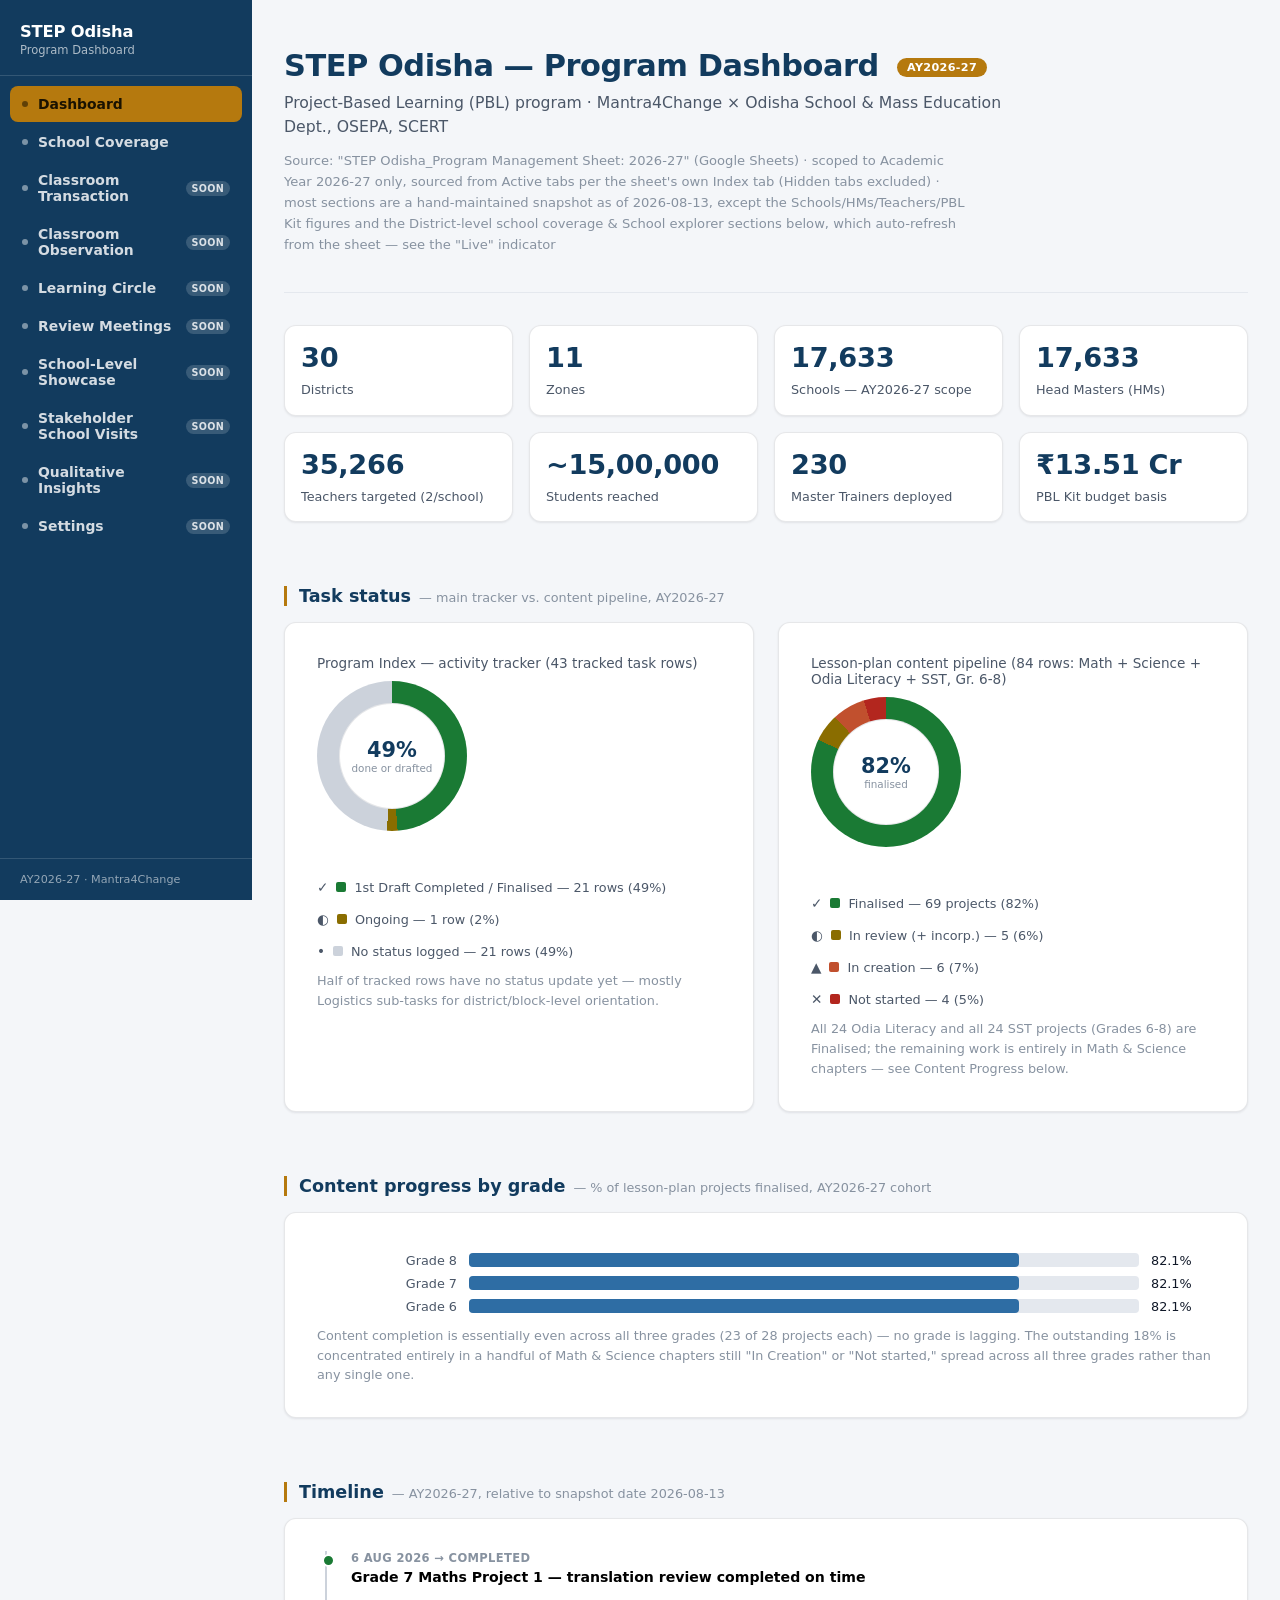
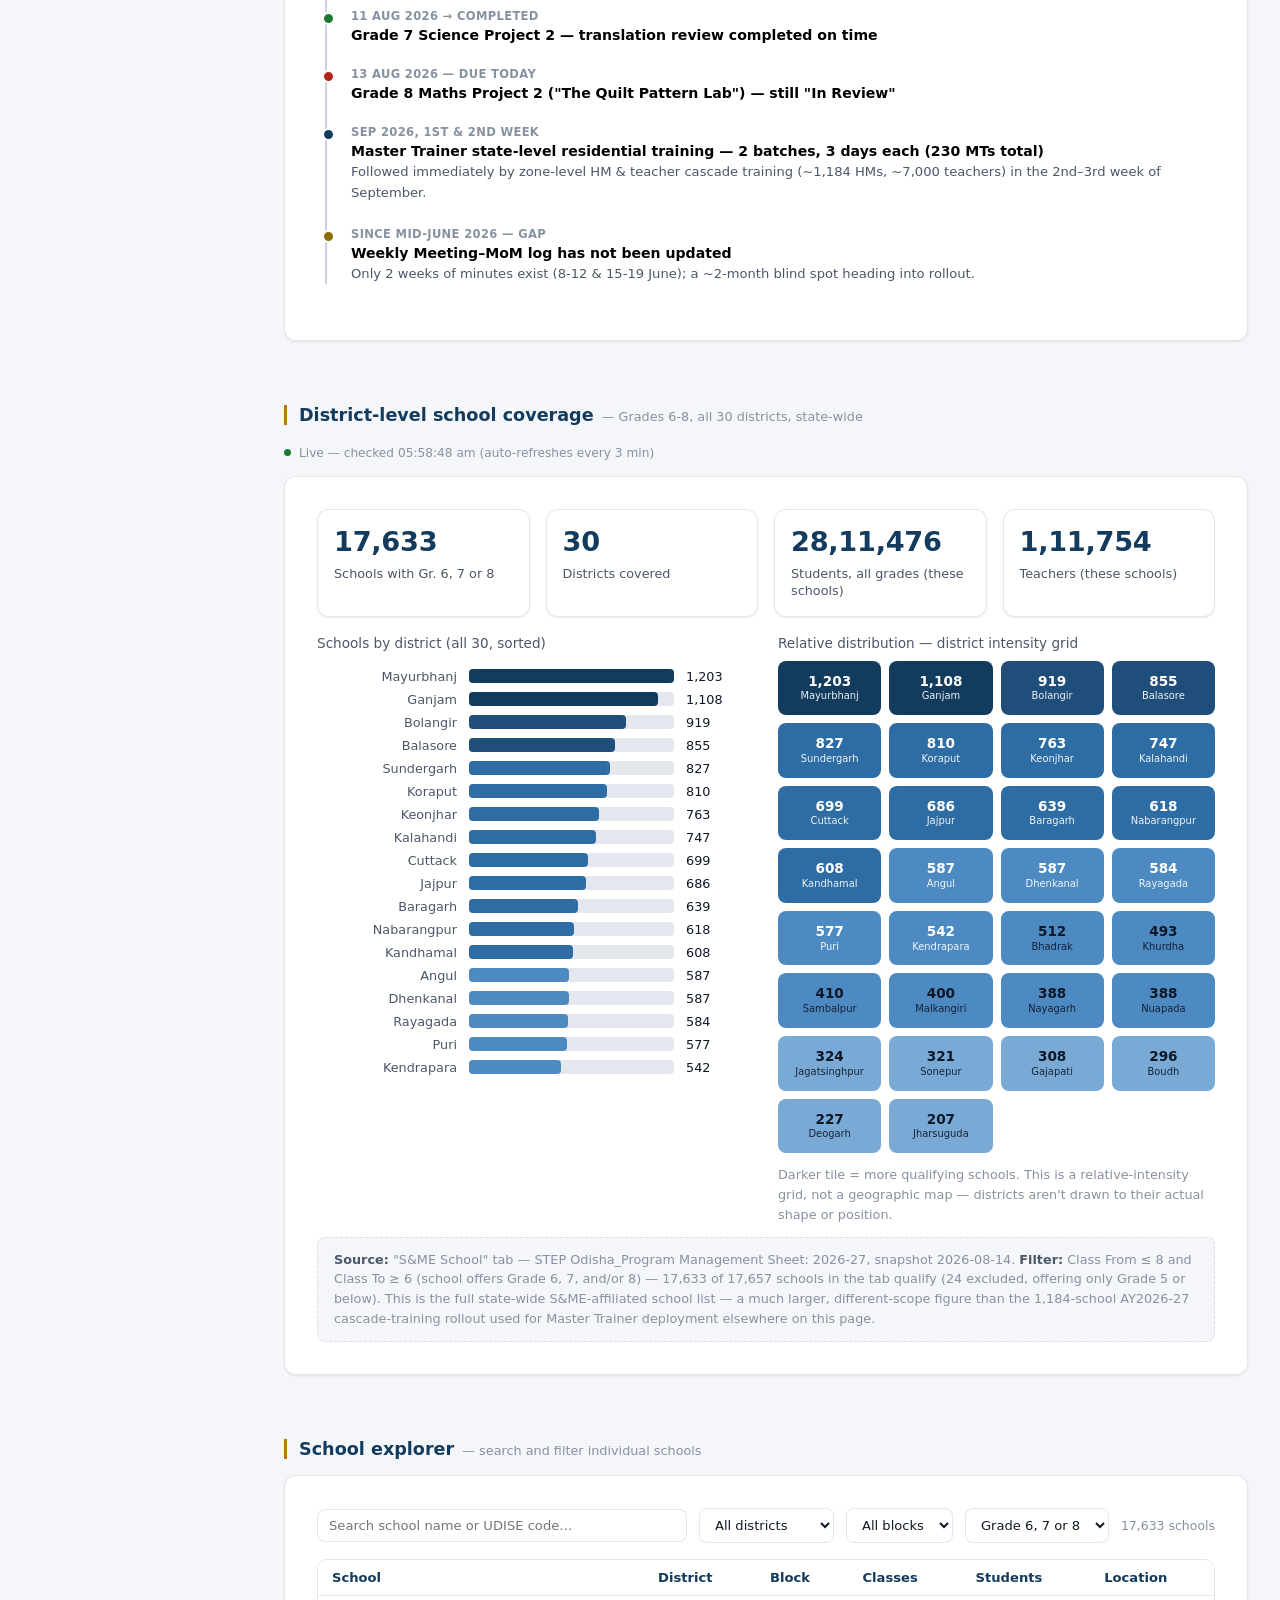
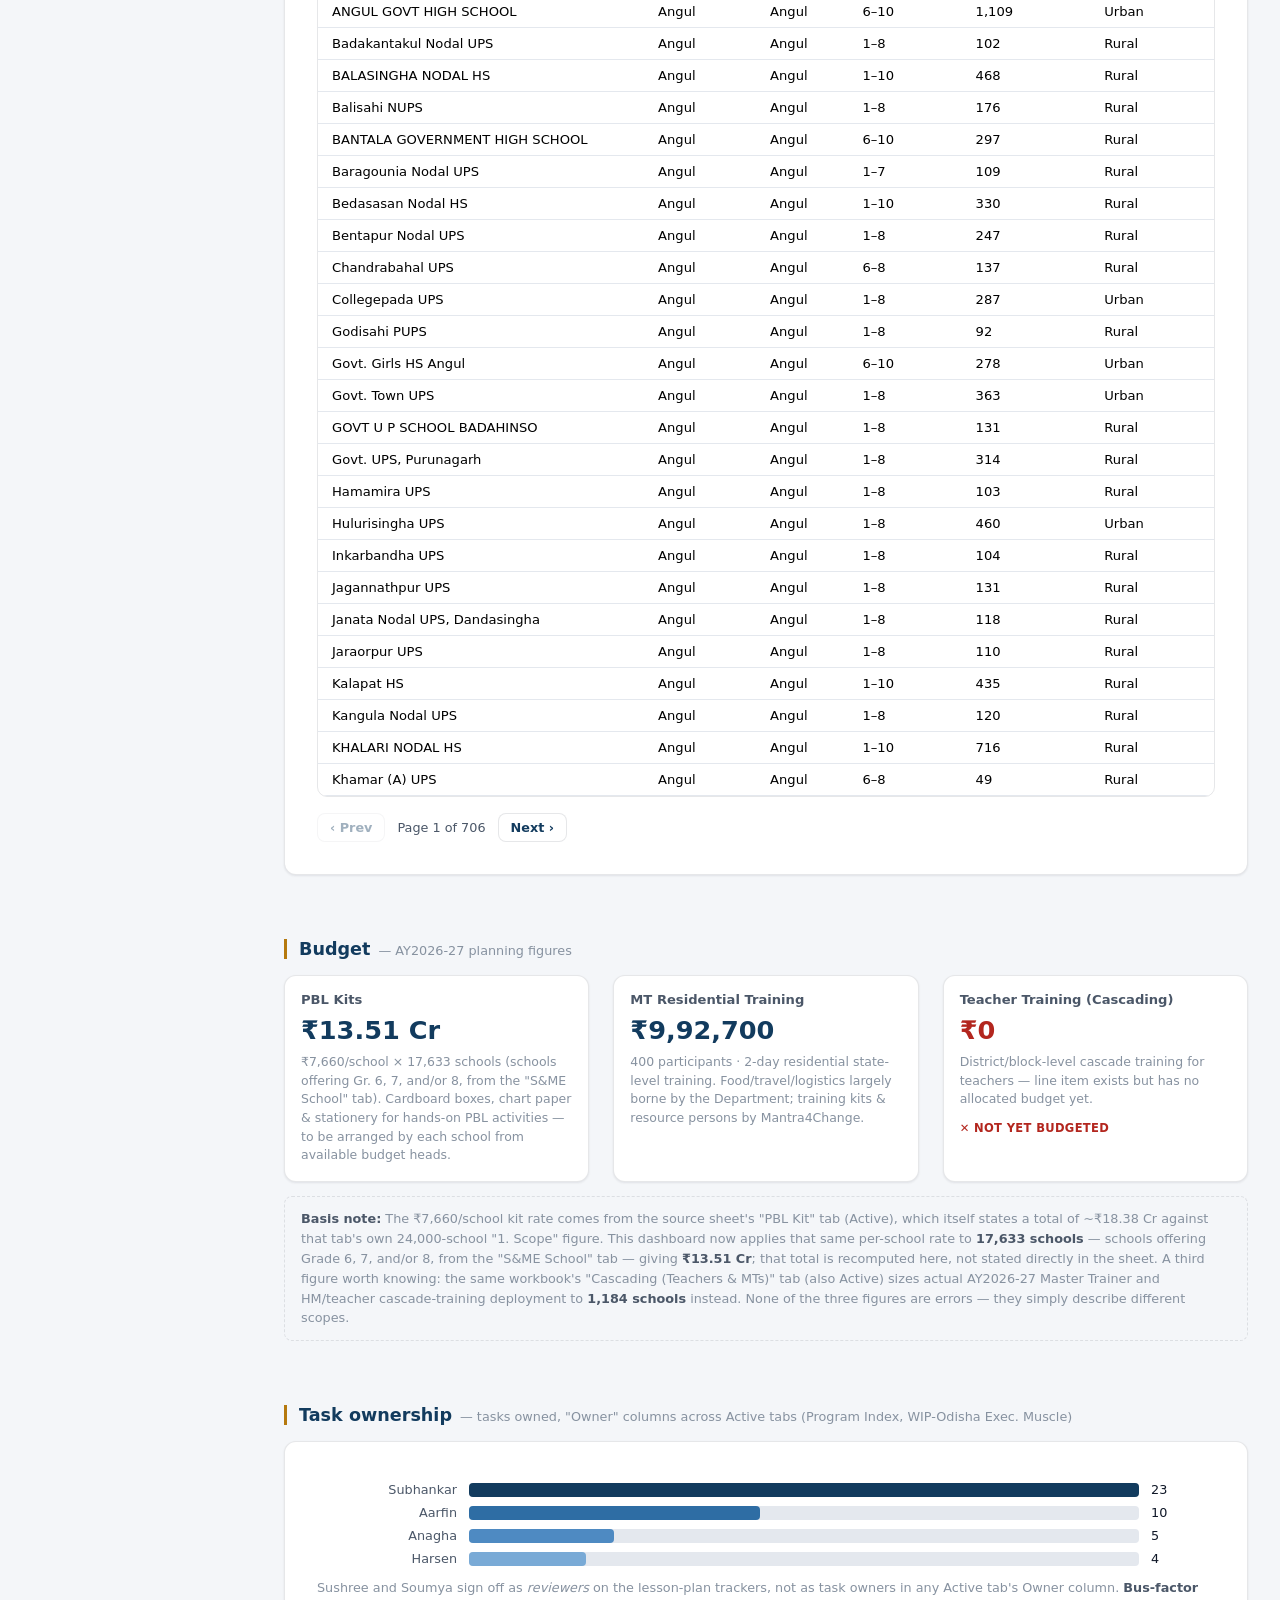
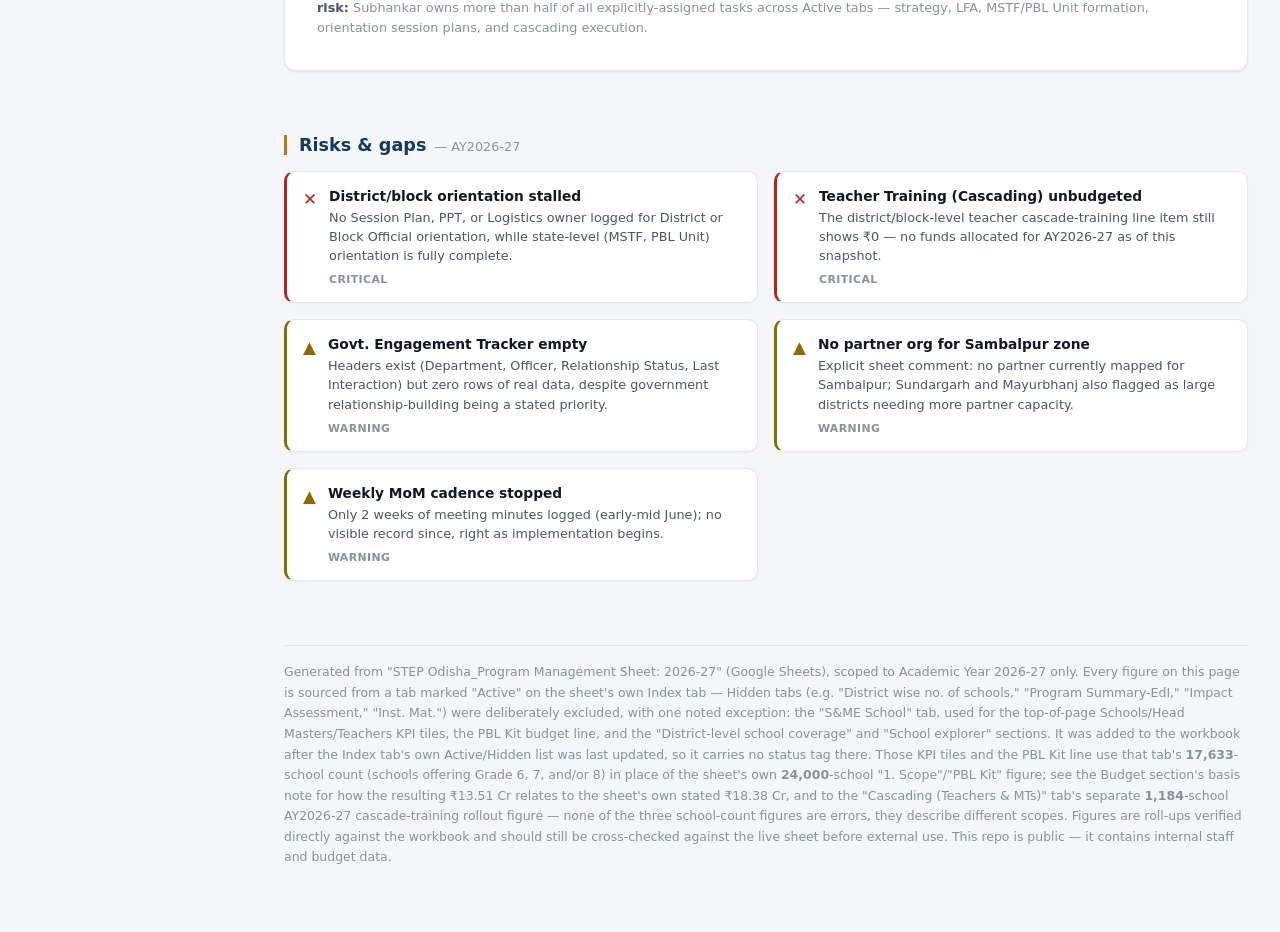
==== commit d7eacbe4: "Add left sidebar navigation across dashboard, with placeholder pages Adds a shared sidebar nav (asse" ====
--- a/dashboard.html
+++ b/dashboard.html
@@ -4,129 +4,15 @@
 <meta charset="UTF-8">
 <meta name="viewport" content="width=device-width, initial-scale=1.0">
 <title>STEP Odisha — AY2026-27 Program Dashboard</title>
+<link rel="stylesheet" href="assets/theme.css">
+<link rel="stylesheet" href="assets/nav.css">
 <style>
-  .viz-root {
-    color-scheme: light;
-    --surface-1:      #ffffff;
-    --page-plane:      #f4f6f9;
-    --text-primary:   #101828;
-    --text-secondary: #4b5768;
-    --text-muted:     #8792a0;
-    --gridline:       #e4e8ee;
-    --baseline:       #ccd2db;
-    --border:         rgba(16,24,40,0.10);
-    --success-text:   #146029;
-
-    /* Brand — Navy (primary) & Amber (accent). Kept to two decorative
-       hues; status colors below are a separate, reserved semantic set. */
-    --primary:      #123b5e;
-    --primary-tint: #2e6da4;
-    --primary-soft: #e8eef4;
-    --accent:       #b5790e;
-
-    --status-good:     #1a7a34;
-    --status-warning:  #8a6d00;
-    --status-serious:  #c1502e;
-    --status-critical: #b3261e;
-    --status-neutral:  #ccd2db;
-
-    /* Sequential ramp — single hue (navy), for magnitude only (district
-       intensity grid, bar-chart fills). 6 steps, not 8: closer steps
-       read as noise rather than signal at this ramp's length. */
-    --seq-200: #9fc2e3;
-    --seq-300: #79aad6;
-    --seq-400: #4e8ac2;
-    --seq-450: #2e6da4;
-    --seq-500: #1f4e7a;
-    --seq-600: #123b5e;
-  }
-  @media (prefers-color-scheme: dark) {
-    :root:where(:not([data-theme="light"])) .viz-root {
-      color-scheme: dark;
-      --surface-1:      #161b22;
-      --page-plane:      #0d1117;
-      --text-primary:   #f0f3f7;
-      --text-secondary: #b6c0cc;
-      --text-muted:     #7c8798;
-      --gridline:       #2a323d;
-      --baseline:       #3a4453;
-      --border:         rgba(255,255,255,0.12);
-      --success-text:   #4ade80;
-
-      --primary:      #6ea6da;
-      --primary-tint: #9fc2e3;
-      --primary-soft: #1b2836;
-      --accent:       #e0ac4c;
-
-      --status-good:     #4ade80;
-      --status-warning:  #eab308;
-      --status-serious:  #f0876a;
-      --status-critical: #f26363;
-      --status-neutral:  #3a4453;
-
-      --seq-200: #123b5e;
-      --seq-300: #1f4e7a;
-      --seq-400: #2e6da4;
-      --seq-450: #4e8ac2;
-      --seq-500: #79aad6;
-      --seq-600: #9fc2e3;
-    }
-  }
-  :root[data-theme="dark"] .viz-root {
-    color-scheme: dark;
-    --surface-1:      #161b22;
-    --page-plane:      #0d1117;
-    --text-primary:   #f0f3f7;
-    --text-secondary: #b6c0cc;
-    --text-muted:     #7c8798;
-    --gridline:       #2a323d;
-    --baseline:       #3a4453;
-    --border:         rgba(255,255,255,0.12);
-    --success-text:   #4ade80;
-
-    --primary:      #6ea6da;
-    --primary-tint: #9fc2e3;
-    --primary-soft: #1b2836;
-    --accent:       #e0ac4c;
-
-    --status-good:     #4ade80;
-    --status-warning:  #eab308;
-    --status-serious:  #f0876a;
-    --status-critical: #f26363;
-    --status-neutral:  #3a4453;
-
-    --seq-200: #123b5e;
-    --seq-300: #1f4e7a;
-    --seq-400: #2e6da4;
-    --seq-450: #4e8ac2;
-    --seq-500: #79aad6;
-    --seq-600: #9fc2e3;
-  }
-
-  * { box-sizing: border-box; }
-  html, body {
-    margin: 0;
-    padding: 0;
-    background: var(--page-plane);
-    font-family: -apple-system, "Segoe UI", system-ui, sans-serif;
-    color: var(--text-primary);
-    -webkit-font-smoothing: antialiased;
-  }
-  .viz-root { background: var(--page-plane); min-height: 100vh; }
-
-  /* Layout rhythm — one spacing scale, reused everywhere instead of ad hoc px. */
-  :root { --sp-1: 4px; --sp-2: 8px; --sp-3: 12px; --sp-4: 16px; --sp-5: 24px; --sp-6: 32px; --sp-7: 48px; --sp-8: 64px; }
 
   .wrap { max-width: 1240px; margin: 0 auto; padding: var(--sp-6) var(--sp-4) var(--sp-8); }
   @media (min-width: 768px)  { .wrap { padding: var(--sp-7) var(--sp-5) var(--sp-8); } }
   @media (min-width: 1280px) { .wrap { padding: var(--sp-7) var(--sp-6) var(--sp-8); } }
 
   header.top { margin-bottom: var(--sp-6); padding-bottom: var(--sp-5); border-bottom: 1px solid var(--gridline); }
-  .home-link {
-    display: inline-block; font-size: 0.8rem; font-weight: 600; color: var(--primary-tint);
-    text-decoration: none; margin-bottom: var(--sp-3);
-  }
-  .home-link:hover { text-decoration: underline; }
   header.top h1 {
     font-size: clamp(1.4rem, 1.1rem + 1.2vw, 1.9rem);
     font-weight: 700; margin: 0 0 var(--sp-2); letter-spacing: -0.015em; color: var(--primary);
@@ -339,10 +225,12 @@
 </head>
 <body>
 <div class="viz-root">
+<div class="app-shell">
+<div id="app-nav"></div>
+<div class="app-main">
 <div class="wrap">
 
   <header class="top">
-    <a class="home-link" href="index.html">&larr; STEP Odisha home</a>
     <h1>STEP Odisha — Program Dashboard <span class="badge">AY2026-27</span></h1>
     <p class="sub">Project-Based Learning (PBL) program · Mantra4Change × Odisha School &amp; Mass Education Dept., OSEPA, SCERT</p>
     <p class="asof">Source: "STEP Odisha_Program Management Sheet: 2026-27" (Google Sheets) · scoped to Academic Year 2026-27 only, sourced from Active tabs per the sheet's own Index tab (Hidden tabs excluded) · most sections are a hand-maintained snapshot as of 2026-08-13, except the Schools/HMs/Teachers/PBL Kit figures and the District-level school coverage &amp; School explorer sections below, which auto-refresh from the sheet — see the "Live" indicator</p>
@@ -905,5 +793,8 @@
 
 </div>
 </div>
+</div>
+</div>
+<script src="assets/nav.js"></script>
 </body>
 </html>
--- a/assets/theme.css
+++ b/assets/theme.css
@@ -0,0 +1,116 @@
+/* Shared design tokens for every STEP Odisha page (landing, dashboard, and
+   the section pages linked from the sidebar nav). Navy/amber brand palette,
+   light/dark surfaces, and the base reset — kept in one file so a palette
+   change is a single edit instead of N copies. See nav.css/nav.js for the
+   sidebar itself. */
+
+.viz-root {
+  color-scheme: light;
+  --surface-1:      #ffffff;
+  --page-plane:      #f4f6f9;
+  --text-primary:   #101828;
+  --text-secondary: #4b5768;
+  --text-muted:     #8792a0;
+  --gridline:       #e4e8ee;
+  --baseline:       #ccd2db;
+  --border:         rgba(16,24,40,0.10);
+  --success-text:   #146029;
+
+  /* Brand — Navy (primary) & Amber (accent). Kept to two decorative
+     hues; status colors below are a separate, reserved semantic set. */
+  --primary:      #123b5e;
+  --primary-tint: #2e6da4;
+  --primary-soft: #e8eef4;
+  --accent:       #b5790e;
+
+  --status-good:     #1a7a34;
+  --status-warning:  #8a6d00;
+  --status-serious:  #c1502e;
+  --status-critical: #b3261e;
+  --status-neutral:  #ccd2db;
+
+  /* Sequential ramp — single hue (navy), for magnitude only (district
+     intensity grid, bar-chart fills). 6 steps, not 8: closer steps
+     read as noise rather than signal at this ramp's length. */
+  --seq-200: #9fc2e3;
+  --seq-300: #79aad6;
+  --seq-400: #4e8ac2;
+  --seq-450: #2e6da4;
+  --seq-500: #1f4e7a;
+  --seq-600: #123b5e;
+}
+@media (prefers-color-scheme: dark) {
+  :root:where(:not([data-theme="light"])) .viz-root {
+    color-scheme: dark;
+    --surface-1:      #161b22;
+    --page-plane:      #0d1117;
+    --text-primary:   #f0f3f7;
+    --text-secondary: #b6c0cc;
+    --text-muted:     #7c8798;
+    --gridline:       #2a323d;
+    --baseline:       #3a4453;
+    --border:         rgba(255,255,255,0.12);
+    --success-text:   #4ade80;
+
+    --primary:      #6ea6da;
+    --primary-tint: #9fc2e3;
+    --primary-soft: #1b2836;
+    --accent:       #e0ac4c;
+
+    --status-good:     #4ade80;
+    --status-warning:  #eab308;
+    --status-serious:  #f0876a;
+    --status-critical: #f26363;
+    --status-neutral:  #3a4453;
+
+    --seq-200: #123b5e;
+    --seq-300: #1f4e7a;
+    --seq-400: #2e6da4;
+    --seq-450: #4e8ac2;
+    --seq-500: #79aad6;
+    --seq-600: #9fc2e3;
+  }
+}
+:root[data-theme="dark"] .viz-root {
+  color-scheme: dark;
+  --surface-1:      #161b22;
+  --page-plane:      #0d1117;
+  --text-primary:   #f0f3f7;
+  --text-secondary: #b6c0cc;
+  --text-muted:     #7c8798;
+  --gridline:       #2a323d;
+  --baseline:       #3a4453;
+  --border:         rgba(255,255,255,0.12);
+  --success-text:   #4ade80;
+
+  --primary:      #6ea6da;
+  --primary-tint: #9fc2e3;
+  --primary-soft: #1b2836;
+  --accent:       #e0ac4c;
+
+  --status-good:     #4ade80;
+  --status-warning:  #eab308;
+  --status-serious:  #f0876a;
+  --status-critical: #f26363;
+  --status-neutral:  #3a4453;
+
+  --seq-200: #123b5e;
+  --seq-300: #1f4e7a;
+  --seq-400: #2e6da4;
+  --seq-450: #4e8ac2;
+  --seq-500: #79aad6;
+  --seq-600: #9fc2e3;
+}
+
+:root { --sp-1: 4px; --sp-2: 8px; --sp-3: 12px; --sp-4: 16px; --sp-5: 24px; --sp-6: 32px; --sp-7: 48px; --sp-8: 64px; }
+
+* { box-sizing: border-box; }
+html, body {
+  margin: 0;
+  padding: 0;
+  background: var(--page-plane);
+  font-family: -apple-system, "Segoe UI", system-ui, sans-serif;
+  color: var(--text-primary);
+  -webkit-font-smoothing: antialiased;
+}
+.viz-root { background: var(--page-plane); min-height: 100vh; }
--- a/assets/nav.css
+++ b/assets/nav.css
@@ -0,0 +1,70 @@
+/* Left sidebar navigation, shared across every app page via nav.js.
+   Desktop: fixed-width sidebar beside the content. Below 1024px: sidebar
+   becomes a slide-in overlay triggered by a hamburger top bar. */
+
+.app-shell { display: flex; align-items: stretch; min-height: 100vh; }
+.app-main { flex: 1; min-width: 0; }
+
+.app-sidebar {
+  flex: none; width: 252px;
+  background: var(--primary); color: #fff;
+  display: flex; flex-direction: column;
+  position: sticky; top: 0; height: 100vh; overflow-y: auto;
+}
+.app-sidebar .brand {
+  display: block; padding: 22px 20px 18px; text-decoration: none; color: #fff;
+  border-bottom: 1px solid rgba(255,255,255,0.14);
+}
+.app-sidebar .brand .name { font-size: 1.02rem; font-weight: 800; letter-spacing: -0.01em; }
+.app-sidebar .brand .tag { display: block; font-size: 0.72rem; font-weight: 500; color: rgba(255,255,255,0.65); margin-top: 2px; }
+
+.app-sidebar nav { flex: 1; padding: 10px; overflow-y: auto; }
+.app-sidebar a.nav-item {
+  display: flex; align-items: center; gap: 10px;
+  padding: 10px 12px; margin-bottom: 2px; border-radius: 8px;
+  color: rgba(255,255,255,0.82); text-decoration: none; font-size: 0.87rem; font-weight: 600;
+  transition: background 0.15s ease, color 0.15s ease;
+}
+.app-sidebar a.nav-item:hover { background: rgba(255,255,255,0.09); color: #fff; }
+.app-sidebar a.nav-item.active { background: var(--accent); color: #1a1200; }
+.app-sidebar a.nav-item .dot { width: 6px; height: 6px; border-radius: 50%; background: currentColor; opacity: 0.55; flex: none; }
+.app-sidebar a.nav-item .soon-badge {
+  margin-left: auto; font-size: 0.6rem; text-transform: uppercase; letter-spacing: 0.03em;
+  background: rgba(255,255,255,0.16); padding: 2px 6px; border-radius: 999px; font-weight: 700; flex: none;
+}
+.app-sidebar a.nav-item.active .soon-badge { background: rgba(0,0,0,0.16); }
+
+.app-sidebar .sidebar-foot {
+  padding: 14px 20px; font-size: 0.7rem; color: rgba(255,255,255,0.55);
+  border-top: 1px solid rgba(255,255,255,0.14);
+}
+
+.nav-topbar { display: none; }
+.nav-backdrop { display: none; }
+
+@media (max-width: 1023px) {
+  .app-shell { flex-direction: column; }
+  .app-sidebar {
+    position: fixed; top: 0; left: 0; height: 100vh; z-index: 60;
+    transform: translateX(-100%); transition: transform 0.22s ease;
+    box-shadow: 8px 0 24px rgba(0,0,0,0.25);
+  }
+  .app-sidebar.open { transform: translateX(0); }
+  .nav-topbar {
+    display: flex; align-items: center; gap: 12px;
+    background: var(--primary); color: #fff; padding: 12px 16px;
+    position: sticky; top: 0; z-index: 40;
+  }
+  .nav-topbar .hamburger {
+    width: 36px; height: 36px; border-radius: 8px; border: 1px solid rgba(255,255,255,0.3);
+    background: rgba(255,255,255,0.08); color: #fff; display: flex; align-items: center; justify-content: center;
+    cursor: pointer; flex: none; padding: 0;
+  }
+  .nav-topbar .hamburger:hover { background: rgba(255,255,255,0.16); }
+  .nav-topbar .title { font-weight: 700; font-size: 0.92rem; }
+  .nav-backdrop {
+    display: block; position: fixed; inset: 0; background: rgba(0,0,0,0.4); z-index: 55;
+    opacity: 0; pointer-events: none; transition: opacity 0.2s ease;
+  }
+  .nav-backdrop.show { opacity: 1; pointer-events: auto; }
+}
